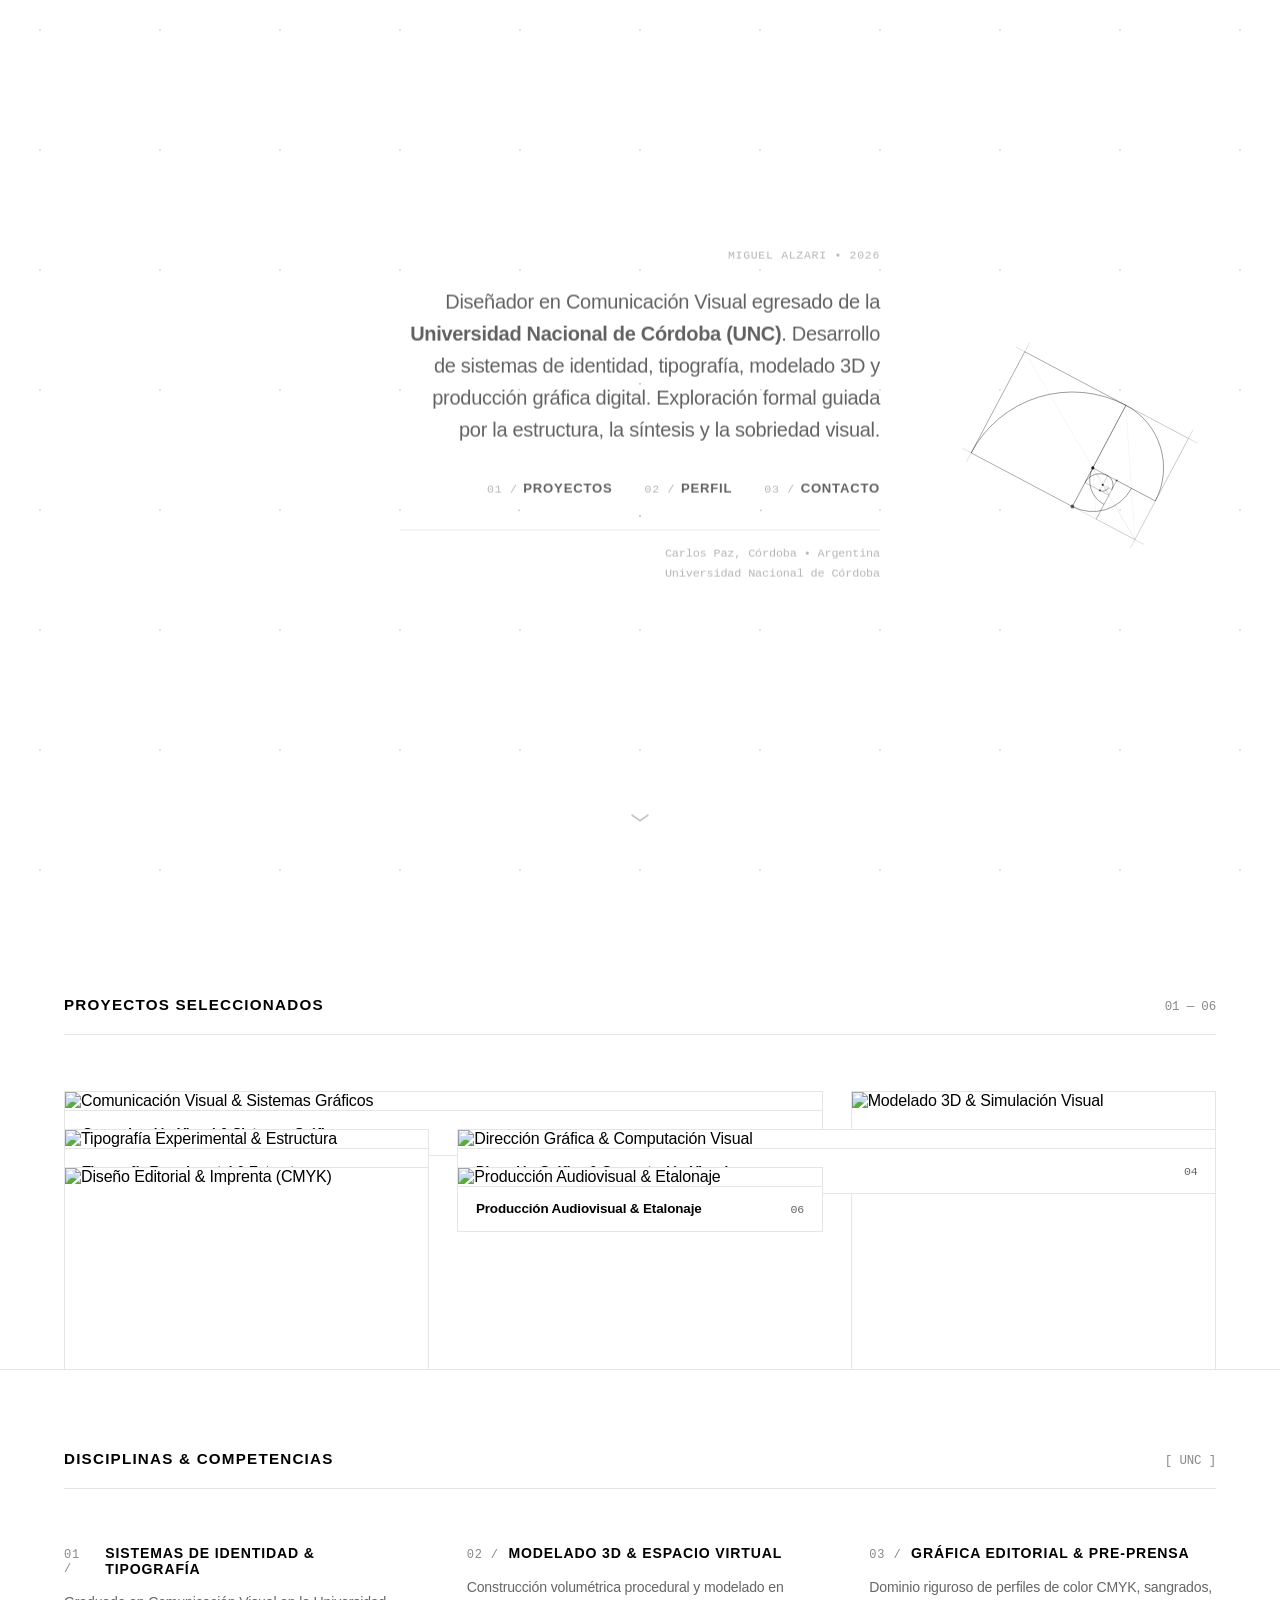
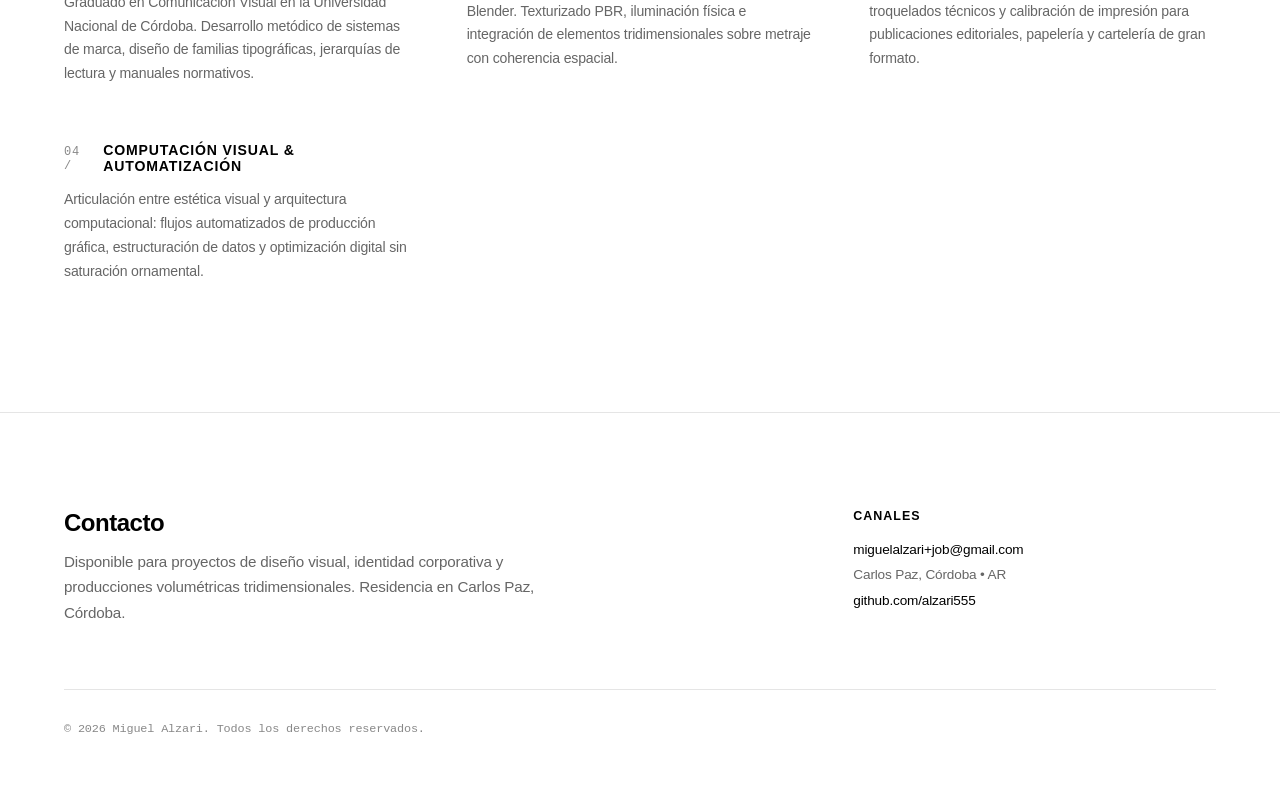
==== index.html @ 5234ff2f "feat: portafolio minimalista de comunicacion visual con canvas interactivo y sveltia cms" ====
<!DOCTYPE html>
<html lang="es">
<head>
  <meta charset="UTF-8">
  <meta name="viewport" content="width=device-width, initial-scale=1.0">
  <title>Miguel Alzari — Comunicación Visual & Diseño</title>
  <meta name="description" content="Portafolio de Miguel Alzari. Comunicación Visual (UNC), sistemas de identidad, tipografía y modelado 3D.">

  <!-- Estilos editoriales -->
  <link rel="stylesheet" href="assets/css/style.css">
</head>
<body>

  <!-- Canvas de fondo: Retícula Áurea Fractal Implícita & Trama Editorial 3D -->
  <canvas id="bg-canvas"></canvas>

  <!-- Hero Section: Parte superior 100% liberada, centrado horizontal, justificado a la derecha -->
  <section class="hero-section" id="hero">
    <div class="hero-container">
      <span class="hero-tag">Miguel Alzari &bull; 2026</span>
      <p class="hero-paragraph">
        Diseñador en Comunicación Visual egresado de la <strong>Universidad Nacional de Córdoba (UNC)</strong>. Desarrollo de sistemas de identidad, tipografía, modelado 3D y producción gráfica digital. Exploración formal guiada por la estructura, la síntesis y la sobriedad visual.
      </p>

      <!-- Navegación integrada debajo del texto central -->
      <nav class="hero-nav" aria-label="Navegación principal">
        <a href="#proyectos" class="hero-nav-link"><span>01 /</span> Proyectos</a>
        <a href="#perfil" class="hero-nav-link"><span>02 /</span> Perfil</a>
        <a href="#contacto" class="hero-nav-link"><span>03 /</span> Contacto</a>
      </nav>

      <div class="hero-meta">
        <span>Carlos Paz, Córdoba &bull; Argentina</span>
        <span>Universidad Nacional de Córdoba</span>
      </div>
    </div>

    <!-- Indicador de desplazamiento: solo flecha en 'v' con ángulo abierto -->
    <a href="#proyectos" class="scroll-indicator" aria-label="Ir a proyectos">
      <svg viewBox="0 0 24 24" fill="none" stroke="currentColor" stroke-width="1.25" stroke-linecap="round" stroke-linejoin="round">
        <polyline points="4 9.5 12 15 20 9.5"></polyline>
      </svg>
    </a>
  </section>

  <!-- Galería de Proyectos: Catálogo Masonry conectado a data/proyectos.json -->
  <main>
    <section class="gallery-section" id="proyectos">
      <div class="section-header">
        <h2 class="section-title">Proyectos Seleccionados</h2>
        <span class="section-count" id="project-count">01 &mdash; 06</span>
      </div>

      <!-- Contenedor dinámico de la grilla -->
      <div id="gallery-container" class="portfolio-grid">
        <!-- Los ítems se inyectan dinámicamente desde data/proyectos.json -->
      </div>
    </section>

    <!-- Resumen Editorial de Perfil & Disciplinas -->
    <section class="profile-section" id="perfil">
      <div class="section-header">
        <h2 class="section-title">Disciplinas & Competencias</h2>
        <span class="section-count">[ UNC ]</span>
      </div>

      <div class="competencies-grid">
        <div class="competency-item">
          <h3><span>01 /</span> Sistemas de Identidad & Tipografía</h3>
          <p>
            Graduado en Comunicación Visual en la Universidad Nacional de Córdoba. Desarrollo metódico de sistemas de marca, diseño de familias tipográficas, jerarquías de lectura y manuales normativos.
          </p>
        </div>

        <div class="competency-item">
          <h3><span>02 /</span> Modelado 3D & Espacio Virtual</h3>
          <p>
            Construcción volumétrica procedural y modelado en Blender. Texturizado PBR, iluminación física e integración de elementos tridimensionales sobre metraje con coherencia espacial.
          </p>
        </div>

        <div class="competency-item">
          <h3><span>03 /</span> Gráfica Editorial & Pre-Prensa</h3>
          <p>
            Dominio riguroso de perfiles de color CMYK, sangrados, troquelados técnicos y calibración de impresión para publicaciones editoriales, papelería y cartelería de gran formato.
          </p>
        </div>

        <div class="competency-item">
          <h3><span>04 /</span> Computación Visual & Automatización</h3>
          <p>
            Articulación entre estética visual y arquitectura computacional: flujos automatizados de producción gráfica, estructuración de datos y optimización digital sin saturación ornamental.
          </p>
        </div>
      </div>
    </section>
  </main>

  <!-- Modal de Detalle de Proyecto -->
  <dialog id="project-modal" class="project-modal">
    <div class="modal-inner">
      <div class="modal-header-bar">
        <span class="modal-header-title" id="modal-format">PROYECTO SELECCIONADO</span>
        <button id="close-modal" class="close-btn" aria-label="Cerrar modal">&times;</button>
      </div>
      <div class="modal-grid">
        <div class="modal-image-col" id="modal-images">
          <!-- Imágenes inyectadas dinámicamente -->
        </div>
        <div class="modal-text-col">
          <h2 id="modal-title" class="modal-title"></h2>
          <p id="modal-desc" class="modal-desc"></p>
          <div class="modal-specs">
            <span>PROYECTO &bull; MIGUEL ALZARI</span>
            <span>UNIVERSIDAD NACIONAL DE CÓRDOBA</span>
          </div>
        </div>
      </div>
    </div>
  </dialog>

  <!-- Pie de página / Contacto -->
  <footer class="site-footer" id="contacto">
    <div class="footer-content">
      <div class="footer-main">
        <h2>Contacto</h2>
        <p>
          Disponible para proyectos de diseño visual, identidad corporativa y producciones volumétricas tridimensionales. Residencia en Carlos Paz, Córdoba.
        </p>
      </div>
      <div class="footer-col">
        <h3>Canales</h3>
        <ul>
          <li><a href="mailto:miguelalzari+job@gmail.com">miguelalzari+job@gmail.com</a></li>
          <li><span>Carlos Paz, Córdoba &bull; AR</span></li>
          <li><a href="https://github.com/alzari555" target="_blank" rel="noopener">github.com/alzari555</a></li>
        </ul>
      </div>
    </div>
    <div class="footer-bottom">
      <p>&copy; 2026 Miguel Alzari. Todos los derechos reservados.</p>
    </div>
  </footer>

  <!-- Scripts -->
  <script src="assets/js/canvas-fx.js"></script>
  <script src="assets/js/gallery.js"></script>
</body>
</html>
---- assets/css/style.css ----
/* ==========================================================================
   PORTAFOLIO EDITORIAL DE DISEÑO GRÁFICO — MIGUEL ALZARI
   Estética: Escuela Suiza / Modernismo Gráfico
   Blanco absoluto (#ffffff), Negro nítido (#000000), Espacio negativo
   Parte superior liberada, navegación orbital bajo el texto central
   ========================================================================== */

:root {
  --bg-color: #ffffff;
  --text-color: #000000;
  --text-muted: #666666;
  --text-subtle: #888888;
  --border-color: #e5e5e5;
  --border-hairline: #dcdcdc;
  --border-dark: #000000;
  --font-sans: "Helvetica Neue", Helvetica, Arial, "Nimbus Sans L", sans-serif;
  --font-mono: "Space Mono", "SF Mono", "JetBrains Mono", Consolas, Menlo, monospace;
  --grid-gap: 28px;
  --row-height: 10px;
}

*, *::before, *::after {
  box-sizing: border-box;
  margin: 0;
  padding: 0;
}

html {
  scroll-behavior: smooth;
  background-color: var(--bg-color);
  color: var(--text-color);
  font-family: var(--font-sans);
  -webkit-font-smoothing: antialiased;
  -moz-osx-font-smoothing: grayscale;
}

body {
  min-height: 100vh;
  background-color: var(--bg-color);
  color: var(--text-color);
  overflow-x: hidden;
  position: relative;
  letter-spacing: -0.01em;
}

/* Enlaces */
a {
  color: inherit;
  text-decoration: none;
  transition: opacity 0.15s ease;
}

a:hover {
  opacity: 0.55;
}

/* ==========================================================================
   CANVAS DE FONDO (RETÍCULA ÁUREA IMPLÍCITA & TRAMA EDITORIAL)
   ========================================================================== */
#bg-canvas {
  position: fixed;
  top: 0;
  left: 0;
  width: 100vw;
  height: 100vh;
  z-index: 1;
  pointer-events: none;
  background: transparent;
  transition: opacity 0.3s ease;
}

/* ==========================================================================
   HERO SECTION — PARTE SUPERIOR LIBERADA, CENTRADO HORIZONTAL
   TEXTO JUSTIFICADO A LA DERECHA CON NAVEGACIÓN INTEGRADA
   ========================================================================== */
.hero-section {
  position: relative;
  z-index: 10;
  min-height: 100vh;
  min-height: 100svh;
  display: flex;
  flex-direction: column;
  justify-content: center;
  align-items: center;
  padding: 4rem 2.5rem;
  will-change: opacity, transform;
}

/* Contenedor rigurosamente centrado con alineación a la derecha */
.hero-container {
  width: 100%;
  max-width: 480px;
  margin: 0 auto;
  text-align: right;
  display: flex;
  flex-direction: column;
  align-items: flex-end;
}

.hero-tag {
  font-family: var(--font-mono);
  font-size: 0.72rem;
  font-weight: 500;
  letter-spacing: 0.06em;
  text-transform: uppercase;
  color: var(--text-subtle);
  margin-bottom: 1.5rem;
  display: inline-block;
}

.hero-paragraph {
  font-size: 1.25rem;
  line-height: 1.6;
  color: var(--text-color);
  font-weight: 400;
  letter-spacing: -0.015em;
  text-align: right;
}

.hero-paragraph strong {
  font-weight: 600;
}

/* Navegación situada bajo el texto central */
.hero-nav {
  display: flex;
  flex-wrap: wrap;
  gap: 2rem;
  justify-content: flex-end;
  margin-top: 2.2rem;
  width: 100%;
}

.hero-nav-link {
  font-size: 0.82rem;
  font-weight: 600;
  text-transform: uppercase;
  letter-spacing: 0.06em;
  color: var(--text-color);
  display: inline-flex;
  align-items: baseline;
  gap: 0.35rem;
  position: relative;
  padding-bottom: 2px;
}

.hero-nav-link span {
  font-family: var(--font-mono);
  font-size: 0.72rem;
  color: var(--text-subtle);
  font-weight: 400;
}

.hero-nav-link::after {
  content: '';
  position: absolute;
  bottom: 0;
  left: 0;
  width: 0%;
  height: 1px;
  background-color: var(--text-color);
  transition: width 0.2s ease;
}

.hero-nav-link:hover::after {
  width: 100%;
}

.hero-meta {
  margin-top: 2rem;
  display: flex;
  flex-direction: column;
  align-items: flex-end;
  gap: 0.35rem;
  font-size: 0.74rem;
  color: var(--text-subtle);
  font-family: var(--font-mono);
  border-top: 1px solid var(--border-hairline);
  padding-top: 1rem;
  width: 100%;
}

/* Indicador de desplazamiento: flecha en V abierta */
.scroll-indicator {
  position: absolute;
  bottom: 2.2rem;
  display: flex;
  align-items: center;
  justify-content: center;
  cursor: pointer;
  animation: pulseScroll 2.4s ease-in-out infinite;
  opacity: 0.55;
  transition: opacity 0.2s ease;
}

.scroll-indicator:hover {
  opacity: 1;
}

.scroll-indicator svg {
  width: 24px;
  height: 24px;
  stroke: var(--text-color);
  display: block;
}

@keyframes pulseScroll {
  0%, 100% { transform: translateY(0); opacity: 0.4; }
  50% { transform: translateY(5px); opacity: 0.9; }
}

/* ==========================================================================
   SECCIÓN DE GALERÍA — MASONRY Y CATÁLOGO DE DISEÑO
   ========================================================================== */
.gallery-section {
  position: relative;
  z-index: 20;
  background-color: var(--bg-color);
  padding: 6rem 4rem 8rem;
  max-width: 1520px;
  margin: 0 auto;
}

.section-header {
  margin-bottom: 3.5rem;
  display: flex;
  justify-content: space-between;
  align-items: baseline;
  border-bottom: 1px solid var(--border-color);
  padding-bottom: 1.25rem;
}

.section-title {
  font-size: 0.95rem;
  font-weight: 700;
  letter-spacing: 0.08em;
  text-transform: uppercase;
}

.section-count {
  font-family: var(--font-mono);
  font-size: 0.78rem;
  color: var(--text-subtle);
}

/* Grilla Masonry exacta de emebe-pagina */
.portfolio-grid {
  display: grid;
  grid-template-columns: repeat(auto-fill, minmax(340px, 1fr));
  grid-auto-rows: var(--row-height);
  grid-auto-flow: dense;
  gap: var(--grid-gap);
  margin-bottom: 4rem;
}

/* Tarjetas individuales de catálogo */
.grid-item {
  position: relative;
  overflow: hidden;
  cursor: pointer;
  background-color: #ffffff;
  height: max-content;
  border: 1px solid var(--border-color);
  transition: border-color 0.25s ease;
  opacity: 0;
  animation: fadeInItem 0.7s ease forwards;
}

@keyframes fadeInItem {
  from {
    opacity: 0;
    transform: translateY(16px);
  }
  to {
    opacity: 1;
    transform: translateY(0);
  }
}

.grid-item:hover {
  border-color: var(--border-dark);
}

.grid-item .image-wrapper {
  position: relative;
  width: 100%;
  height: 100%;
  overflow: hidden;
  background-color: #ffffff;
}

.grid-item img {
  width: 100%;
  height: 100%;
  display: block;
  object-fit: cover;
  transition: transform 0.6s cubic-bezier(0.16, 1, 0.3, 1);
}

.grid-item:hover img {
  transform: scale(1.025);
}

/* Formatos de expansión */
.format-square {
  grid-column: span 1;
}

.format-square .image-wrapper {
  aspect-ratio: 1 / 1;
}

.format-portrait {
  grid-column: span 1;
}

.format-landscape {
  grid-column: span 2;
}

/* Pie editorial de cada proyecto */
.grid-item .item-meta-bar {
  padding: 0.9rem 1.1rem;
  background: #ffffff;
  border-top: 1px solid var(--border-color);
  display: flex;
  justify-content: space-between;
  align-items: baseline;
  transition: background-color 0.2s ease, color 0.2s ease;
}

.grid-item:hover .item-meta-bar {
  background-color: var(--text-color);
  color: #ffffff;
}

.item-meta-title {
  font-size: 0.84rem;
  font-weight: 600;
  letter-spacing: -0.01em;
}

.item-meta-index {
  font-family: var(--font-mono);
  font-size: 0.72rem;
  opacity: 0.6;
}

.grid-item:hover .item-meta-index {
  opacity: 0.85;
}

/* ==========================================================================
   MODAL DE DETALLE DEL PROYECTO
   ========================================================================== */
.project-modal {
  margin: auto;
  border: 1px solid var(--border-dark);
  background: #ffffff;
  color: var(--text-color);
  max-width: 1020px;
  width: 92vw;
  max-height: 90vh;
  padding: 0;
  box-shadow: 0 40px 100px rgba(0, 0, 0, 0.15);
  overflow: hidden;
  opacity: 0;
  transform: scale(0.98);
  transition: opacity 0.25s ease, transform 0.25s ease;
}

.project-modal[open] {
  opacity: 1;
  transform: scale(1);
}

.project-modal::backdrop {
  background: rgba(255, 255, 255, 0.9);
  backdrop-filter: blur(5px);
}

.modal-inner {
  display: flex;
  flex-direction: column;
  max-height: 90vh;
  overflow-y: auto;
}

.modal-header-bar {
  display: flex;
  justify-content: space-between;
  align-items: center;
  padding: 1.4rem 2.5rem;
  border-bottom: 1px solid var(--border-color);
  position: sticky;
  top: 0;
  background: #ffffff;
  z-index: 5;
}

.modal-header-title {
  font-size: 0.78rem;
  font-family: var(--font-mono);
  text-transform: uppercase;
  letter-spacing: 0.08em;
  color: var(--text-subtle);
}

.close-btn {
  background: transparent;
  border: 1px solid var(--border-color);
  color: var(--text-color);
  width: 32px;
  height: 32px;
  border-radius: 50%;
  display: flex;
  align-items: center;
  justify-content: center;
  cursor: pointer;
  font-size: 1.1rem;
  transition: all 0.15s ease;
}

.close-btn:hover {
  background: var(--text-color);
  color: #ffffff;
  border-color: var(--text-color);
}

.modal-grid {
  display: grid;
  grid-template-columns: 1.3fr 1fr;
  gap: 3rem;
  padding: 3rem 2.5rem;
}

.modal-image-col {
  display: flex;
  flex-direction: column;
  gap: 2rem;
}

.modal-image-col img {
  width: 100%;
  height: auto;
  display: block;
  border: 1px solid var(--border-color);
}

.modal-text-col {
  display: flex;
  flex-direction: column;
  gap: 1.5rem;
}

.modal-title {
  font-size: 1.7rem;
  font-weight: 700;
  letter-spacing: -0.025em;
  line-height: 1.2;
}

.modal-desc {
  font-size: 0.95rem;
  line-height: 1.75;
  color: #333333;
}

.modal-specs {
  margin-top: auto;
  padding-top: 2rem;
  border-top: 1px solid var(--border-color);
  display: flex;
  flex-direction: column;
  gap: 0.5rem;
  font-size: 0.74rem;
  font-family: var(--font-mono);
  color: var(--text-subtle);
}

/* ==========================================================================
   SECCIÓN DE PERFIL Y COMPETENCIAS
   ========================================================================== */
.profile-section {
  position: relative;
  z-index: 20;
  background-color: var(--bg-color);
  padding: 5rem 4rem 8rem;
  max-width: 1520px;
  margin: 0 auto;
  border-top: 1px solid var(--border-color);
}

.competencies-grid {
  display: grid;
  grid-template-columns: repeat(auto-fit, minmax(280px, 1fr));
  gap: 3.5rem;
  margin-top: 2.5rem;
}

.competency-item h3 {
  font-size: 0.88rem;
  font-weight: 700;
  text-transform: uppercase;
  letter-spacing: 0.06em;
  margin-bottom: 0.85rem;
  display: flex;
  align-items: baseline;
  gap: 0.6rem;
}

.competency-item h3 span {
  font-family: var(--font-mono);
  font-size: 0.75rem;
  color: var(--text-subtle);
  font-weight: 400;
}

.competency-item p {
  font-size: 0.88rem;
  line-height: 1.7;
  color: var(--text-muted);
}

/* ==========================================================================
   PIE DE PÁGINA / CONTACTO (SIN SECCIÓN DE NAVEGACIÓN REDUNDANTE)
   ========================================================================== */
.site-footer {
  position: relative;
  z-index: 20;
  background-color: var(--bg-color);
  border-top: 1px solid var(--border-color);
  padding: 6rem 4rem 4rem;
  max-width: 1520px;
  margin: 0 auto;
}

.footer-content {
  display: grid;
  grid-template-columns: 2fr 1fr;
  gap: 4rem;
  margin-bottom: 4rem;
}

.footer-main h2 {
  font-size: 1.5rem;
  font-weight: 700;
  letter-spacing: -0.02em;
  margin-bottom: 0.8rem;
}

.footer-main p {
  font-size: 0.95rem;
  color: var(--text-muted);
  max-width: 480px;
  line-height: 1.65;
}

.footer-col h3 {
  font-size: 0.78rem;
  font-weight: 700;
  text-transform: uppercase;
  letter-spacing: 0.08em;
  margin-bottom: 1.2rem;
}

.footer-col ul {
  list-style: none;
  display: flex;
  flex-direction: column;
  gap: 0.65rem;
  font-size: 0.85rem;
  color: var(--text-muted);
}

.footer-col a {
  color: var(--text-color);
}

.footer-bottom {
  display: flex;
  justify-content: space-between;
  align-items: center;
  font-size: 0.74rem;
  color: var(--text-subtle);
  border-top: 1px solid var(--border-color);
  padding-top: 2rem;
  font-family: var(--font-mono);
}

/* ==========================================================================
   RESPONSIVIDAD Y DISPOSITIVOS MÓVILES
   ========================================================================== */
@media (max-width: 860px) {
  .modal-grid {
    grid-template-columns: 1fr;
    gap: 2rem;
    padding: 2rem 1.5rem;
  }
}

@media (max-width: 768px) {
  .hero-section {
    padding: 4.5rem 1.5rem 3.5rem;
    justify-content: center;
  }

  .hero-container {
    max-width: 100%;
  }

  .hero-paragraph {
    font-size: 1.15rem;
    line-height: 1.55;
  }

  .hero-nav {
    gap: 1.25rem;
    margin-top: 1.75rem;
  }

  .hero-nav-link {
    font-size: 0.78rem;
  }

  .hero-meta {
    margin-top: 1.5rem;
    font-size: 0.7rem;
  }

  .scroll-indicator {
    bottom: 1.5rem;
  }

  .gallery-section, .profile-section, .site-footer {
    padding-left: 1.5rem;
    padding-right: 1.5rem;
  }

  .portfolio-grid {
    grid-template-columns: 1fr;
    gap: 20px;
  }

  .format-square,
  .format-portrait,
  .format-landscape {
    grid-column: span 1;
  }

  .footer-content {
    grid-template-columns: 1fr;
    gap: 2.5rem;
  }

  .footer-bottom {
    flex-direction: column;
    gap: 1rem;
    align-items: flex-start;
  }
}
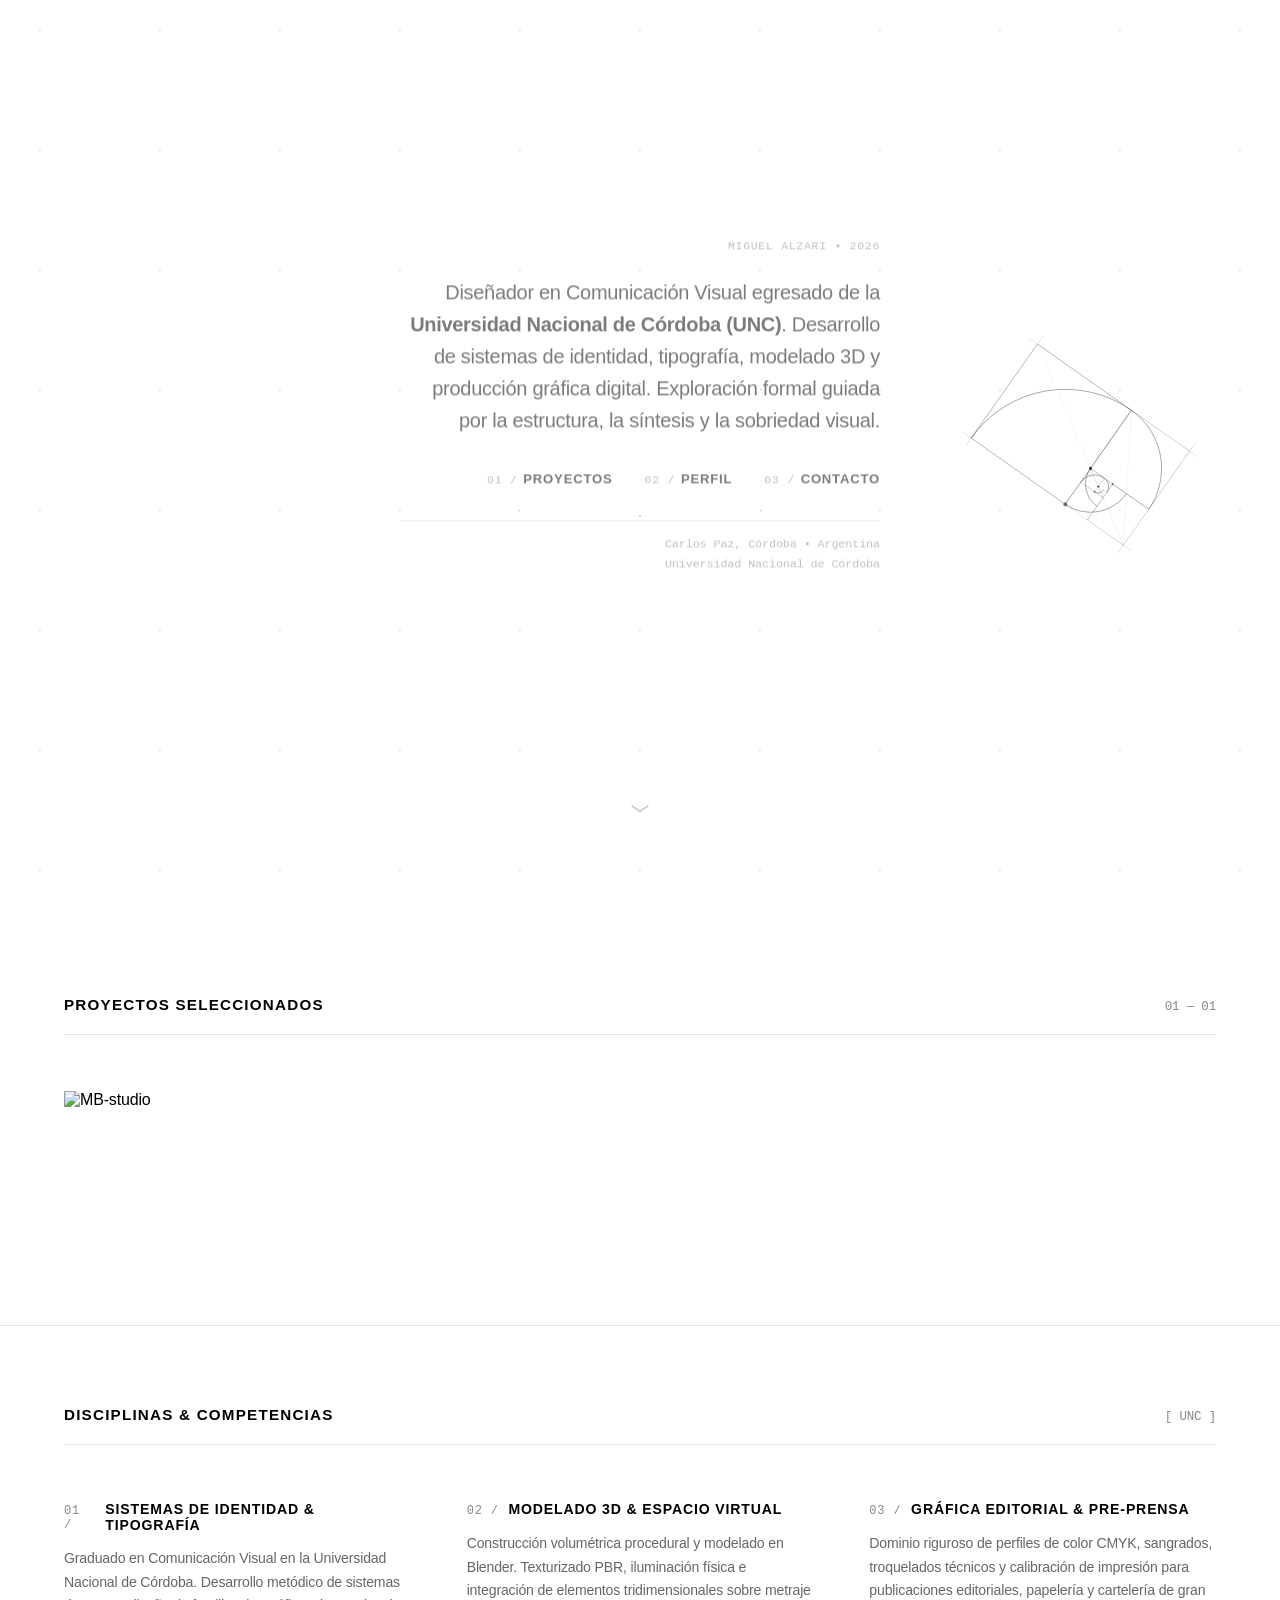
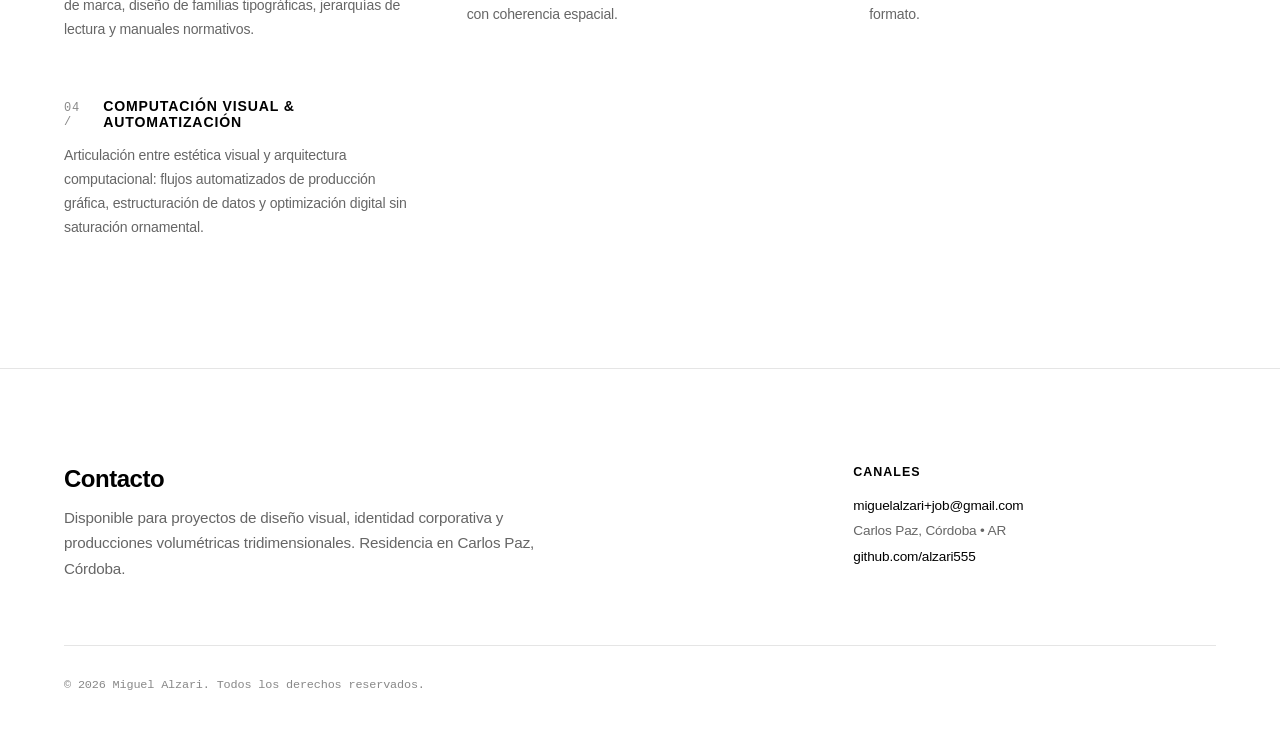
==== commit 639f84fc: "feat: favicon minimalista de punto negro sobre fondo blanco (SVG, PNG e ICO)" ====
--- a/index.html
+++ b/index.html
@@ -5,6 +5,11 @@
   <meta name="viewport" content="width=device-width, initial-scale=1.0">
   <title>Miguel Alzari — Comunicación Visual & Diseño</title>
   <meta name="description" content="Portafolio de Miguel Alzari. Comunicación Visual (UNC), sistemas de identidad, tipografía y modelado 3D.">
+
+  <!-- Favicon: Punto negro sobre fondo blanco -->
+  <link rel="icon" type="image/svg+xml" href="assets/favicon.svg">
+  <link rel="icon" type="image/png" sizes="32x32" href="assets/favicon.png">
+  <link rel="apple-touch-icon" href="assets/favicon.png">
 
   <!-- Estilos editoriales -->
   <link rel="stylesheet" href="assets/css/style.css">
--- a/assets/css/style.css
+++ b/assets/css/style.css
@@ -246,30 +246,31 @@
 /* Grilla Masonry exacta de emebe-pagina */
 .portfolio-grid {
   display: grid;
-  grid-template-columns: repeat(auto-fill, minmax(340px, 1fr));
-  grid-auto-rows: var(--row-height);
+  grid-template-columns: repeat(auto-fill, minmax(280px, 1fr));
+  grid-auto-rows: 10px;
+  /* Tamaño micro para cálculo granular de JS */
   grid-auto-flow: dense;
-  gap: var(--grid-gap);
-  margin-bottom: 4rem;
-}
-
-/* Tarjetas individuales de catálogo */
+  gap: 1.5rem;
+  margin-bottom: 6rem;
+}
+
 .grid-item {
   position: relative;
   overflow: hidden;
   cursor: pointer;
-  background-color: #ffffff;
+  background-color: transparent;
+  /* El height automático inicial permite a JS leer la proporción */
   height: max-content;
-  border: 1px solid var(--border-color);
-  transition: border-color 0.25s ease;
+  /* Empieza oculto para ocultar los reajustes asincrónicos de tamaño de JS */
   opacity: 0;
-  animation: fadeInItem 0.7s ease forwards;
-}
-
-@keyframes fadeInItem {
+  /* Efecto fade-in largamente retrasado y suave */
+  animation: fadeInGrid 1.2s ease 0.6s forwards;
+}
+
+@keyframes fadeInGrid {
   from {
     opacity: 0;
-    transform: translateY(16px);
+    transform: translateY(25px);
   }
   to {
     opacity: 1;
@@ -277,16 +278,13 @@
   }
 }
 
-.grid-item:hover {
-  border-color: var(--border-dark);
-}
-
 .grid-item .image-wrapper {
   position: relative;
   width: 100%;
   height: 100%;
+  /* Forzamos full height luego de que JS fije el gridRowEnd de la celda */
   overflow: hidden;
-  background-color: #ffffff;
+  background-color: transparent;
 }
 
 .grid-item img {
@@ -294,14 +292,15 @@
   height: 100%;
   display: block;
   object-fit: cover;
-  transition: transform 0.6s cubic-bezier(0.16, 1, 0.3, 1);
+  /* Recortará mínimamente para rellenar la mini-fila más cercana */
+  transition: transform 0.6s ease;
 }
 
 .grid-item:hover img {
-  transform: scale(1.025);
-}
-
-/* Formatos de expansión */
+  transform: scale(1.05);
+}
+
+/* Configuraciones de Expansión Lateral */
 .format-square {
   grid-column: span 1;
 }
@@ -318,36 +317,161 @@
   grid-column: span 2;
 }
 
-/* Pie editorial de cada proyecto */
-.grid-item .item-meta-bar {
-  padding: 0.9rem 1.1rem;
-  background: #ffffff;
-  border-top: 1px solid var(--border-color);
-  display: flex;
-  justify-content: space-between;
-  align-items: baseline;
-  transition: background-color 0.2s ease, color 0.2s ease;
-}
-
-.grid-item:hover .item-meta-bar {
-  background-color: var(--text-color);
+/* Formas geométricas / orgánicas */
+.quarter-circle-tr {
+  border-top-right-radius: 100%;
+}
+
+.blob-shape {
+  border-radius: 40% 60% 70% 30% / 40% 50% 60% 50%;
+  animation: blobAnim 8s ease-in-out infinite alternate;
+}
+
+@keyframes blobAnim {
+  0% {
+    border-radius: 40% 60% 70% 30% / 40% 50% 60% 50%;
+  }
+  100% {
+    border-radius: 60% 40% 30% 70% / 60% 50% 40% 50%;
+  }
+}
+
+/* En dispositivos móviles, forzamos 1 sola columna independientemente del formato */
+@media (max-width: 650px) {
+  .portfolio-grid {
+    grid-template-columns: 1fr;
+  }
+
+  .format-square,
+  .format-portrait,
+  .format-landscape {
+    grid-column: span 1;
+  }
+}
+
+/* Overlay sobre la imagen en hover (sistema de emebe-pagina con estética suiza) */
+.grid-item .overlay {
+  position: absolute;
+  top: 0;
+  left: 0;
+  width: 100%;
+  height: 100%;
+  background: rgba(0, 0, 0, 0.72);
   color: #ffffff;
-}
-
-.item-meta-title {
-  font-size: 0.84rem;
+  display: flex;
+  flex-direction: column;
+  justify-content: flex-end;
+  padding: 2rem;
+  opacity: 0;
+  z-index: 2;
+  transition: opacity 0.4s ease;
+}
+
+.grid-item:hover .overlay {
+  opacity: 1;
+}
+
+.overlay-badge {
+  font-family: var(--font-mono);
+  font-size: 0.65rem;
+  letter-spacing: 0.16em;
+  text-transform: uppercase;
+  color: #ffffff;
+  background: rgba(255, 255, 255, 0.2);
+  border: 1px solid rgba(255, 255, 255, 0.35);
+  padding: 3px 8px;
+  margin-bottom: 0.6rem;
+  display: inline-block;
+  width: fit-content;
+  backdrop-filter: blur(4px);
+  transform: translateY(20px);
+  transition: transform 0.4s ease;
+}
+
+.grid-item:hover .overlay-badge {
+  transform: translateY(0);
+}
+
+.overlay h3 {
+  font-family: var(--font-sans);
+  color: #ffffff;
+  font-size: 1.4rem;
   font-weight: 600;
-  letter-spacing: -0.01em;
-}
-
-.item-meta-index {
-  font-family: var(--font-mono);
-  font-size: 0.72rem;
-  opacity: 0.6;
-}
-
-.grid-item:hover .item-meta-index {
-  opacity: 0.85;
+  letter-spacing: -0.02em;
+  margin-bottom: 0.5rem;
+  transform: translateY(20px);
+  transition: transform 0.4s ease;
+}
+
+.overlay span {
+  font-family: var(--font-mono);
+  font-size: 0.78rem;
+  text-transform: uppercase;
+  letter-spacing: 0.12em;
+  color: #e0e0e0;
+  display: flex;
+  align-items: center;
+  gap: 0.5rem;
+  transform: translateY(20px);
+  transition: transform 0.4s ease 0.1s;
+}
+
+.grid-item:hover .overlay h3,
+.grid-item:hover .overlay span {
+  transform: translateY(0);
+}
+
+/* Reproductor de Video de Vimeo en Grilla (Background silencioso recortado) */
+.vimeo-wrapper {
+  position: absolute;
+  top: 0;
+  left: 0;
+  width: 100%;
+  height: 100%;
+  overflow: hidden;
+  pointer-events: none;
+  background-color: #000000;
+  z-index: 1;
+}
+
+.vimeo-wrapper iframe {
+  position: absolute;
+  top: 50%;
+  left: 50%;
+  transform: translate(-50%, -50%);
+  border: none;
+  pointer-events: none;
+  /* El dimensionamiento dinámico granular se aplica desde JS para object-fit cover sin bandas negras */
+}
+
+.vimeo-fallback-poster {
+  position: absolute;
+  top: 0;
+  left: 0;
+  width: 100%;
+  height: 100%;
+  object-fit: cover;
+  z-index: 0;
+}
+
+/* Contenedor de Video interactivo con audio en Modal */
+.modal-video-container {
+  position: relative;
+  width: 100%;
+  aspect-ratio: 16 / 9;
+  background-color: #000000;
+  overflow: hidden;
+  border-bottom: 1px solid var(--border-color);
+  margin-bottom: 1.5rem;
+}
+
+.modal-video-container iframe {
+  position: absolute;
+  top: 0;
+  left: 0;
+  width: 100%;
+  height: 100%;
+  border: none;
 }
 
 /* ==========================================================================
@@ -478,6 +602,72 @@
   color: var(--text-subtle);
 }
 
+.item-pdf-tag {
+  font-family: var(--font-mono);
+  font-size: 0.62rem;
+  font-weight: 700;
+  border: 1px solid var(--border-color);
+  padding: 1px 4px;
+  line-height: 1;
+}
+
+.grid-item:hover .item-pdf-tag {
+  border-color: #ffffff;
+  color: #ffffff;
+}
+
+/* Visor de diapositivas PDF en modal */
+.pdf-slides-wrapper {
+  display: flex;
+  flex-direction: column;
+  gap: 2rem;
+  margin-top: 1rem;
+}
+
+.pdf-loading {
+  padding: 1.5rem;
+  border: 1px dashed var(--border-color);
+  text-align: center;
+  font-family: var(--font-mono);
+  font-size: 0.74rem;
+  color: var(--text-subtle);
+  letter-spacing: 0.05em;
+  background: #fafafa;
+}
+
+.slide-item {
+  display: flex;
+  flex-direction: column;
+  gap: 0.5rem;
+}
+
+.slide-caption {
+  font-family: var(--font-mono);
+  font-size: 0.68rem;
+  color: var(--text-subtle);
+  letter-spacing: 0.06em;
+  text-align: right;
+}
+
+.pdf-download-link {
+  font-family: var(--font-mono);
+  font-size: 0.72rem;
+  font-weight: 700;
+  color: var(--text-color);
+  border: 1px solid var(--border-dark);
+  padding: 8px 12px;
+  display: inline-flex;
+  align-items: center;
+  justify-content: space-between;
+  margin-top: 0.8rem;
+  transition: all 0.15s ease;
+}
+
+.pdf-download-link:hover {
+  background: var(--text-color);
+  color: #ffffff;
+}
+
 /* ==========================================================================
    SECCIÓN DE PERFIL Y COMPETENCIAS
    ========================================================================== */
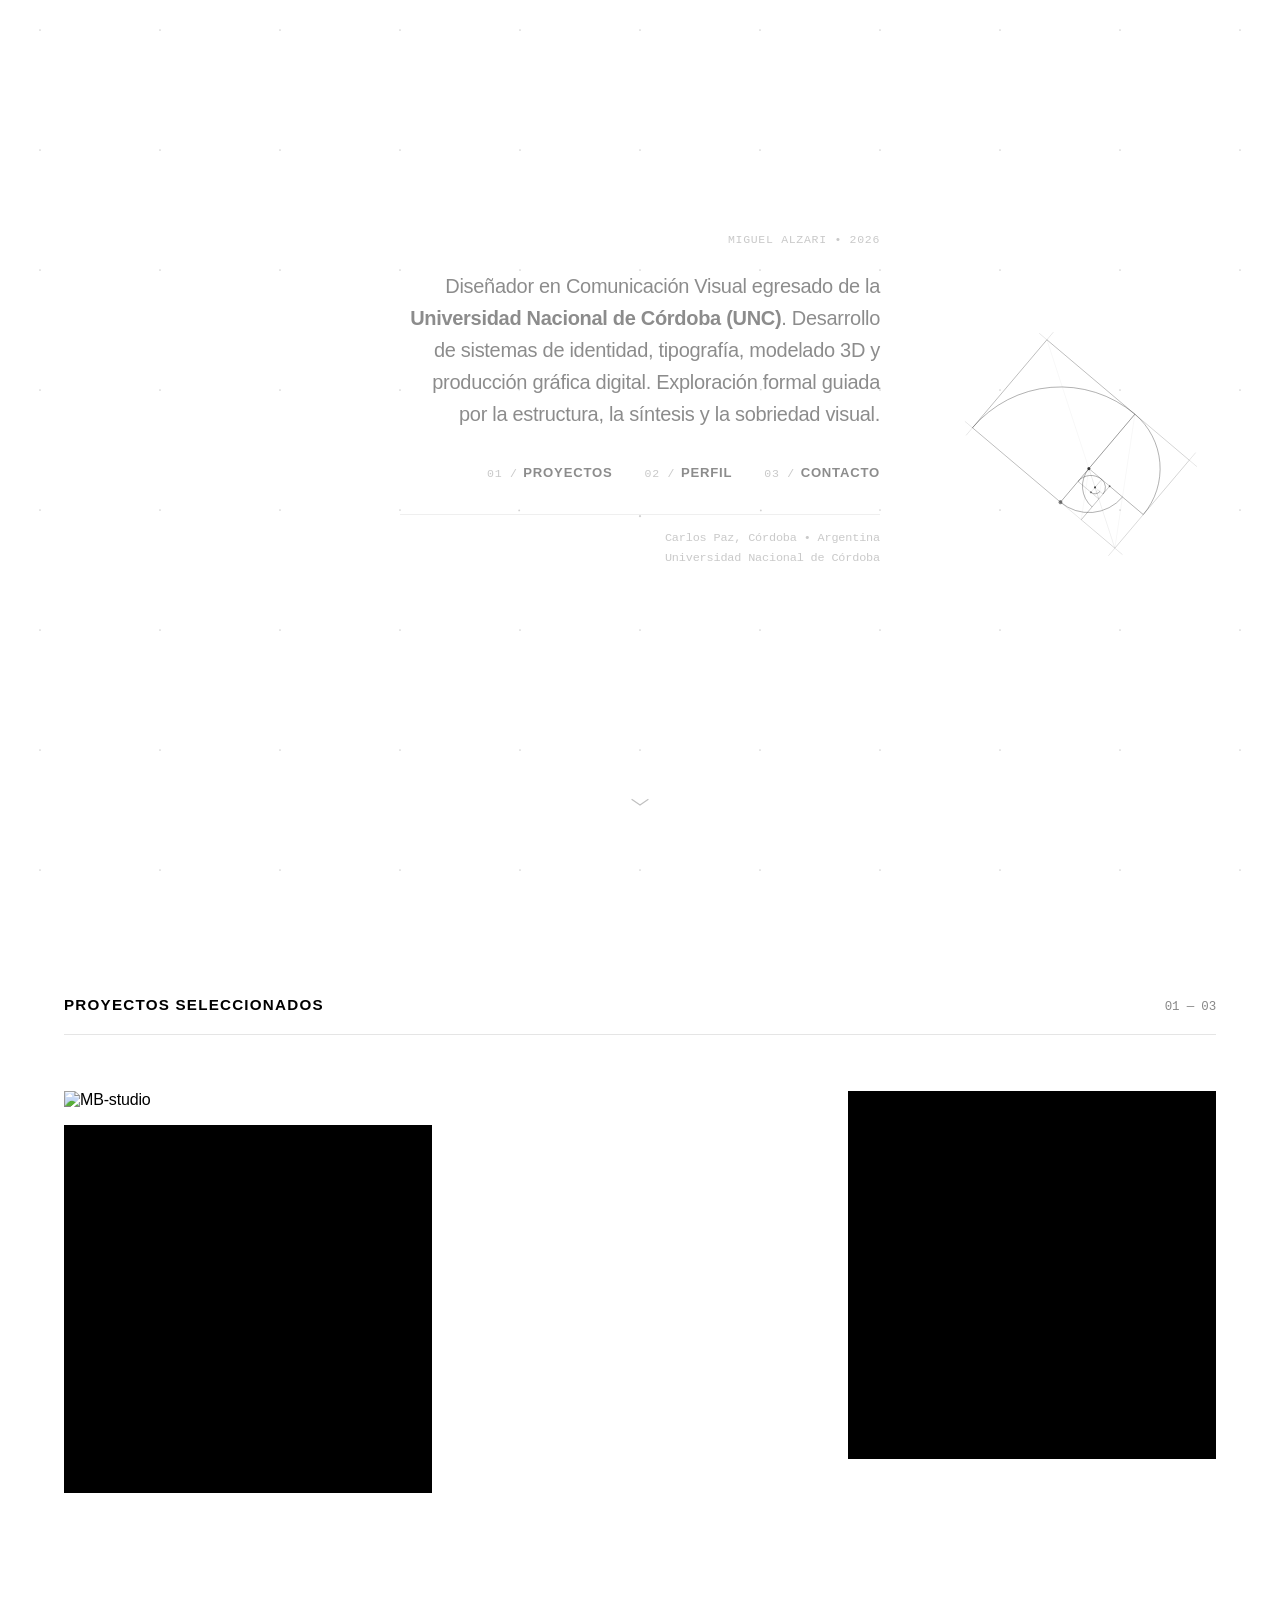
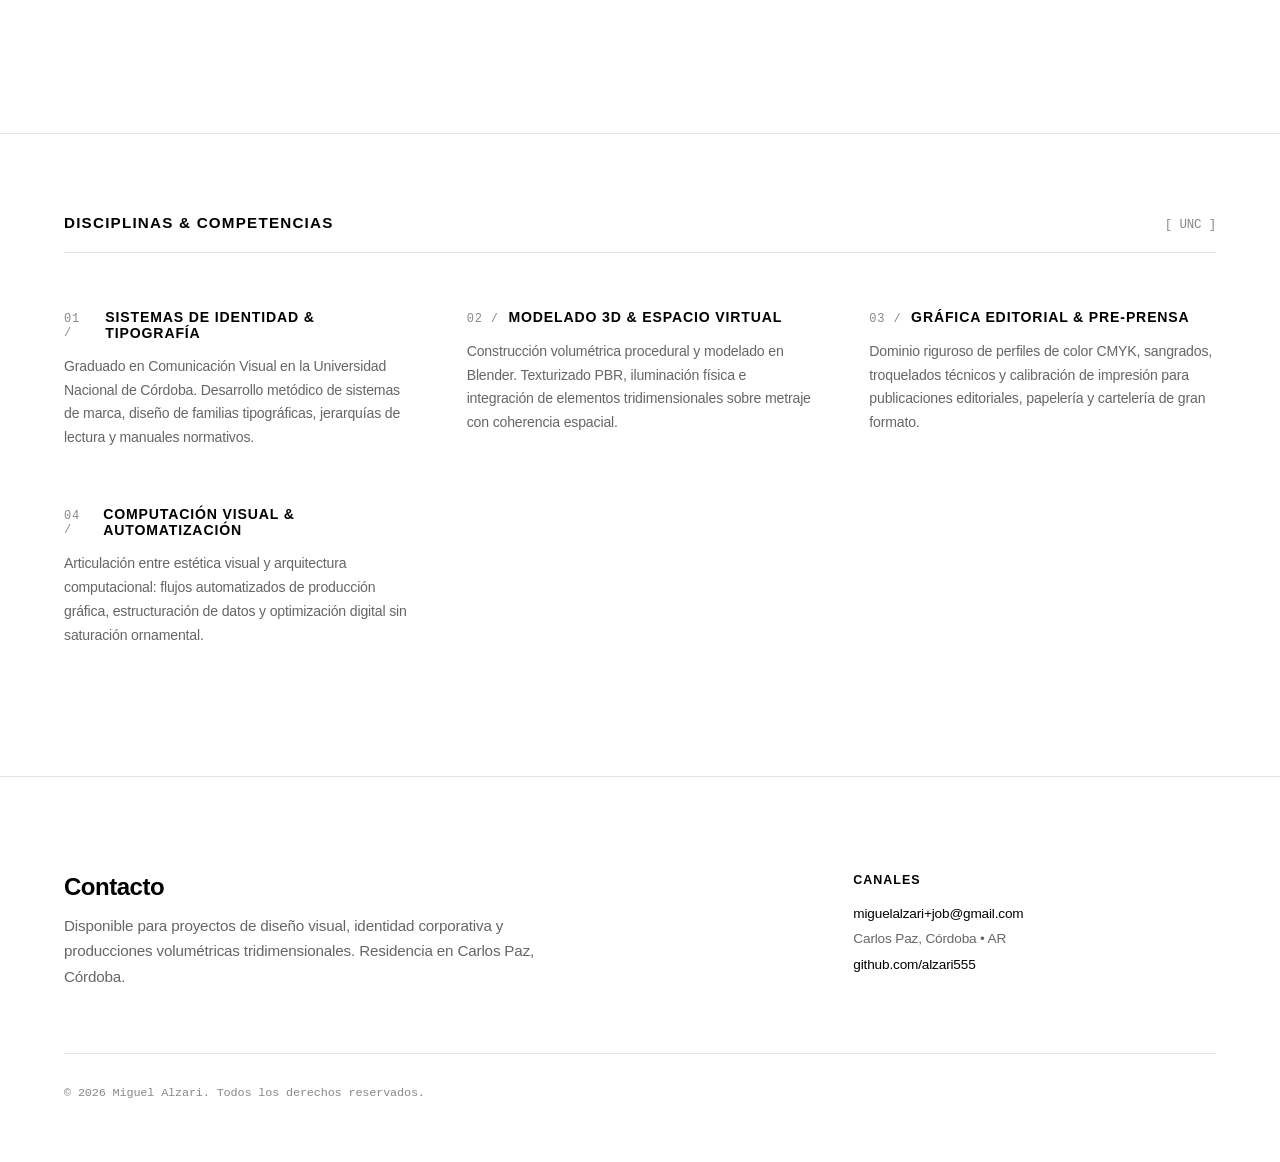
==== commit 807d9517: "fix: eliminar etiqueta de formato en cabecera del modal y reubicar bloque de ficha tecnica arriba de" ====
--- a/index.html
+++ b/index.html
@@ -105,7 +105,6 @@
   <dialog id="project-modal" class="project-modal">
     <div class="modal-inner">
       <div class="modal-header-bar">
-        <span class="modal-header-title" id="modal-format">PROYECTO SELECCIONADO</span>
         <button id="close-modal" class="close-btn" aria-label="Cerrar modal">&times;</button>
       </div>
       <div class="modal-grid">
@@ -114,11 +113,11 @@
         </div>
         <div class="modal-text-col">
           <h2 id="modal-title" class="modal-title"></h2>
-          <p id="modal-desc" class="modal-desc"></p>
           <div class="modal-specs">
             <span>PROYECTO &bull; MIGUEL ALZARI</span>
             <span>UNIVERSIDAD NACIONAL DE CÓRDOBA</span>
           </div>
+          <p id="modal-desc" class="modal-desc"></p>
         </div>
       </div>
     </div>
--- a/assets/css/style.css
+++ b/assets/css/style.css
@@ -472,6 +472,23 @@
   width: 100%;
   height: 100%;
   border: none;
+}
+
+.modal-sub-video-item,
+.modal-sub-image-item {
+  display: flex;
+  flex-direction: column;
+  gap: 0.5rem;
+  width: 100%;
+}
+
+.slide-caption {
+  font-family: var(--font-mono);
+  font-size: 0.72rem;
+  letter-spacing: 0.08em;
+  text-transform: uppercase;
+  color: var(--text-subtle);
+  padding: 0.25rem 0;
 }
 
 /* ==========================================================================
@@ -512,22 +529,14 @@
 
 .modal-header-bar {
   display: flex;
-  justify-content: space-between;
+  justify-content: flex-end;
   align-items: center;
-  padding: 1.4rem 2.5rem;
+  padding: 1.2rem 2.5rem;
   border-bottom: 1px solid var(--border-color);
   position: sticky;
   top: 0;
   background: #ffffff;
   z-index: 5;
-}
-
-.modal-header-title {
-  font-size: 0.78rem;
-  font-family: var(--font-mono);
-  text-transform: uppercase;
-  letter-spacing: 0.08em;
-  color: var(--text-subtle);
 }
 
 .close-btn {
@@ -584,22 +593,23 @@
   line-height: 1.2;
 }
 
+.modal-specs {
+  margin-top: 0;
+  padding: 0.9rem 0;
+  border-top: 1px solid var(--border-color);
+  border-bottom: 1px solid var(--border-color);
+  display: flex;
+  flex-direction: column;
+  gap: 0.45rem;
+  font-size: 0.74rem;
+  font-family: var(--font-mono);
+  color: var(--text-subtle);
+}
+
 .modal-desc {
   font-size: 0.95rem;
   line-height: 1.75;
   color: #333333;
-}
-
-.modal-specs {
-  margin-top: auto;
-  padding-top: 2rem;
-  border-top: 1px solid var(--border-color);
-  display: flex;
-  flex-direction: column;
-  gap: 0.5rem;
-  font-size: 0.74rem;
-  font-family: var(--font-mono);
-  color: var(--text-subtle);
 }
 
 .item-pdf-tag {
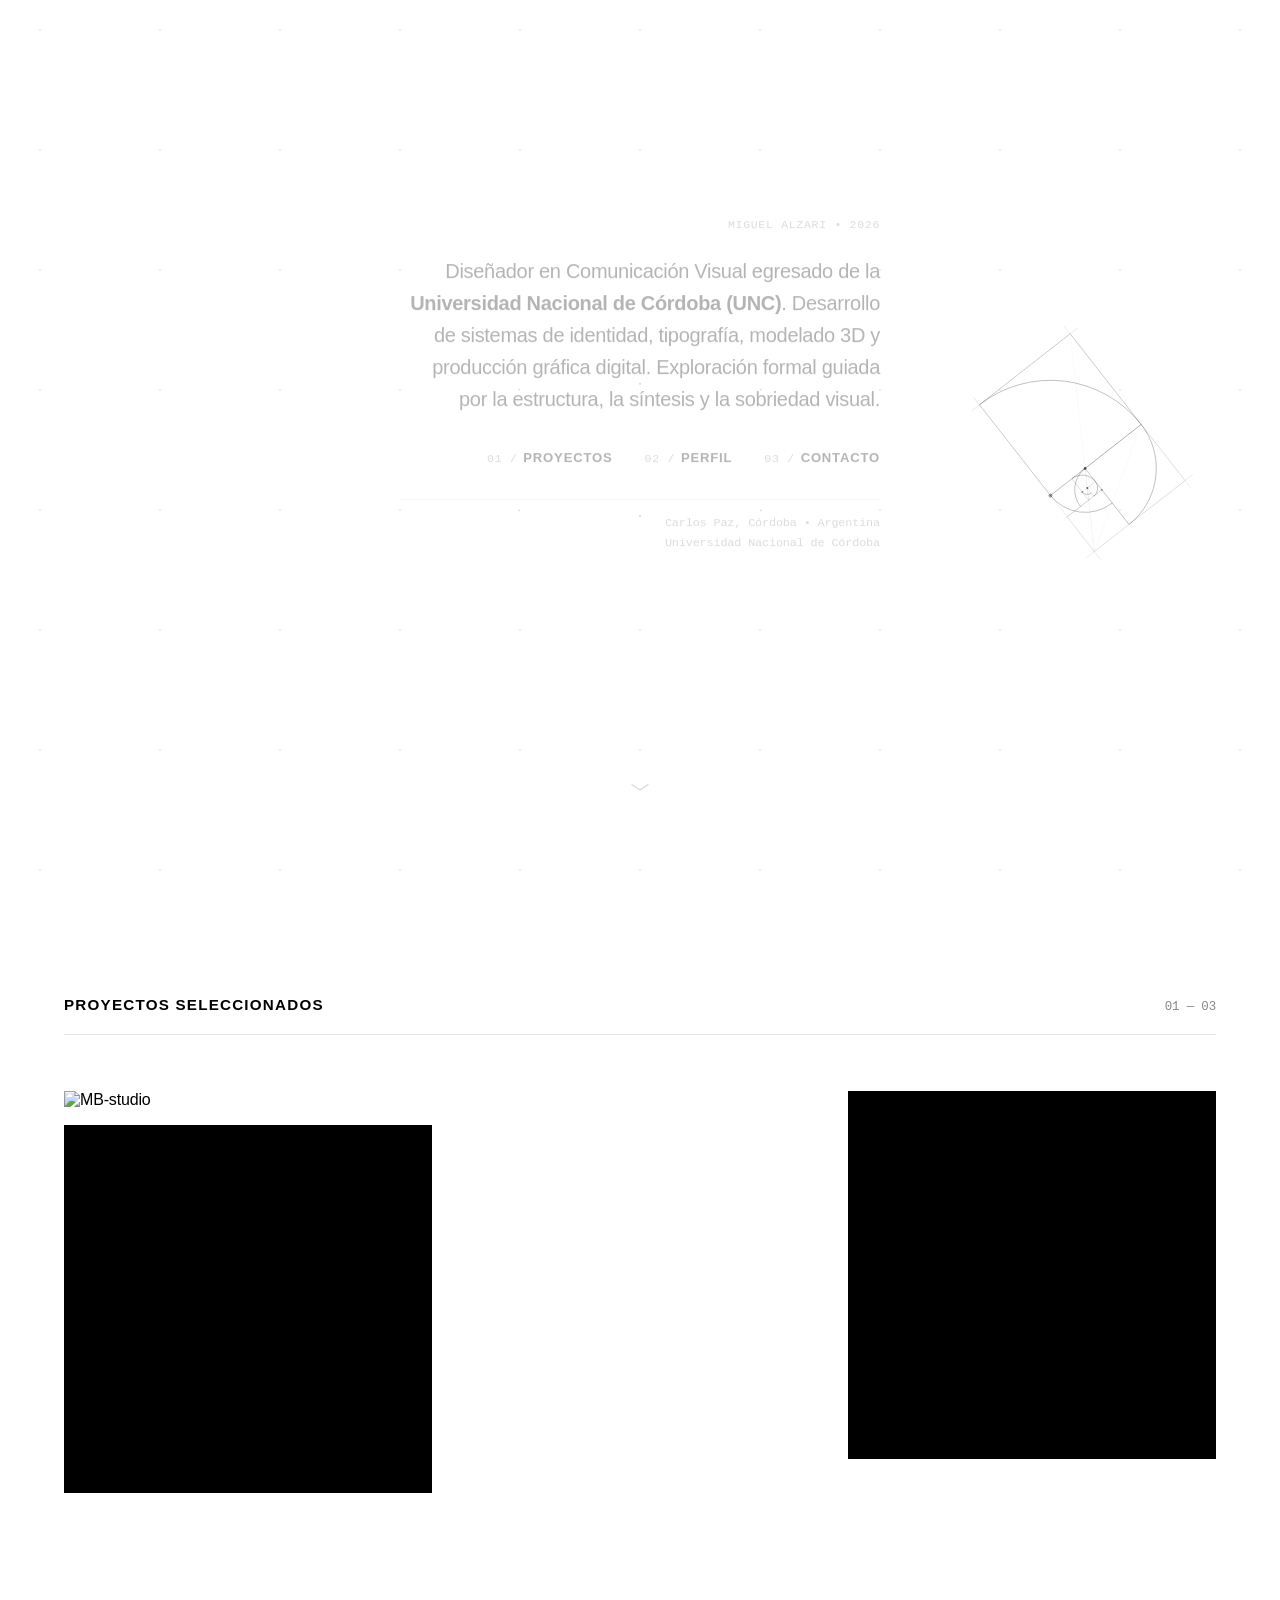
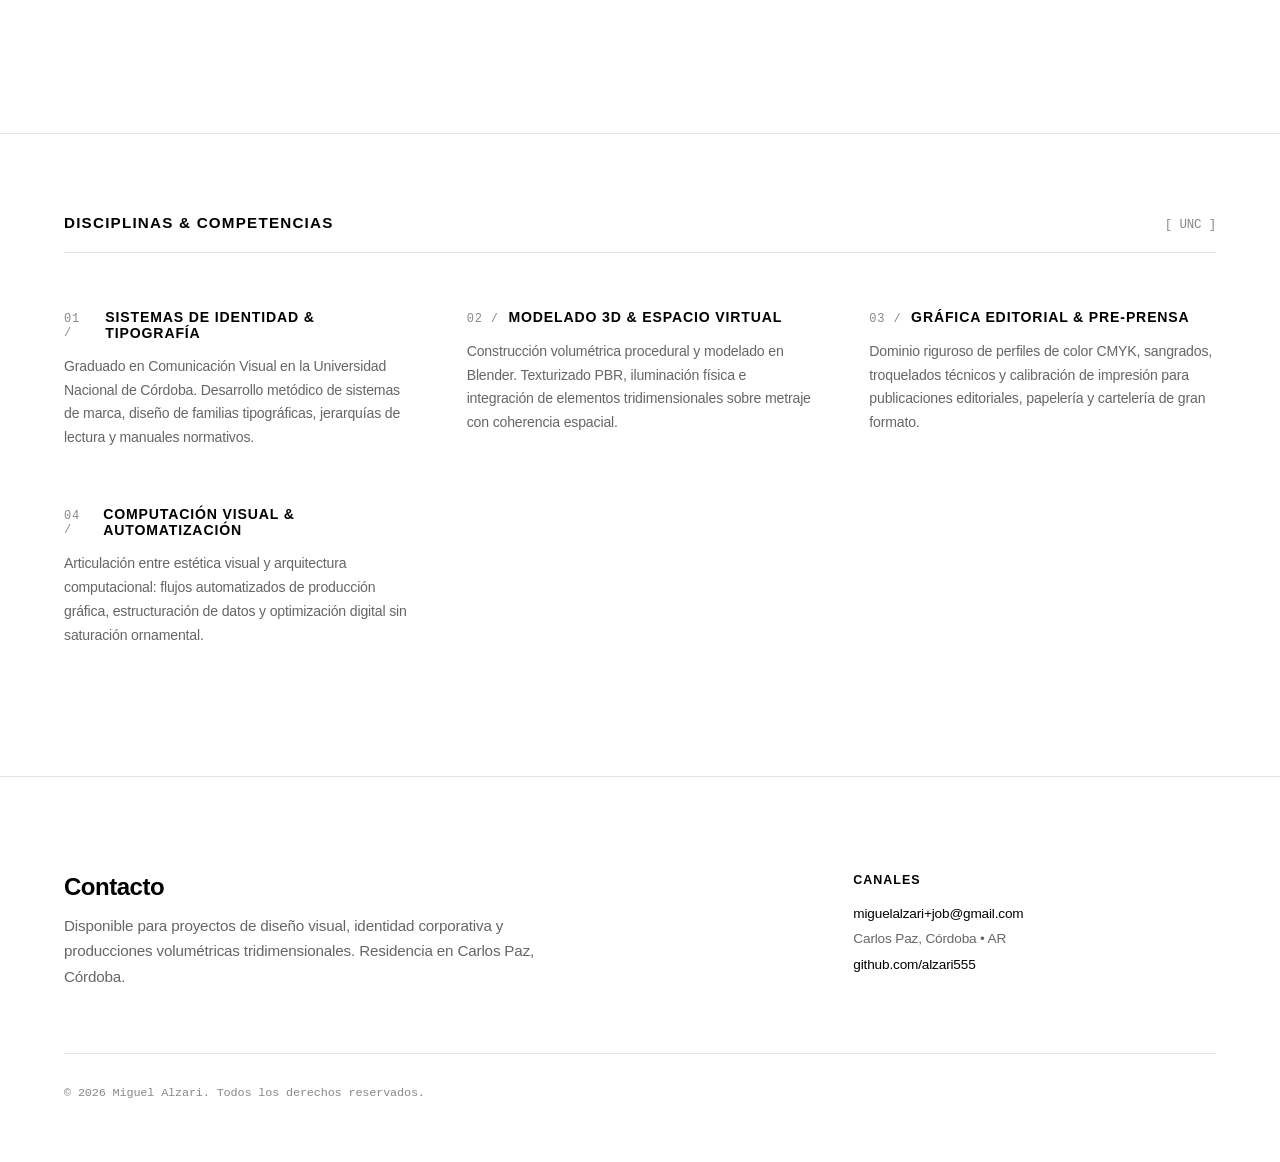
==== commit bbd0d1a2: "fix: eliminar texto redundante de proyecto y universidad en modal" ====
--- a/index.html
+++ b/index.html
@@ -113,10 +113,7 @@
         </div>
         <div class="modal-text-col">
           <h2 id="modal-title" class="modal-title"></h2>
-          <div class="modal-specs">
-            <span>PROYECTO &bull; MIGUEL ALZARI</span>
-            <span>UNIVERSIDAD NACIONAL DE CÓRDOBA</span>
-          </div>
+          <div class="modal-specs"></div>
           <p id="modal-desc" class="modal-desc"></p>
         </div>
       </div>
--- a/assets/css/style.css
+++ b/assets/css/style.css
@@ -531,12 +531,14 @@
   display: flex;
   justify-content: flex-end;
   align-items: center;
-  padding: 1.2rem 2.5rem;
+  height: 60px;
+  padding: 0 2.5rem;
   border-bottom: 1px solid var(--border-color);
   position: sticky;
   top: 0;
   background: #ffffff;
-  z-index: 5;
+  z-index: 10;
+  box-sizing: border-box;
 }
 
 .close-btn {
@@ -565,6 +567,7 @@
   grid-template-columns: 1.3fr 1fr;
   gap: 3rem;
   padding: 3rem 2.5rem;
+  align-items: start;
 }
 
 .modal-image-col {
@@ -584,6 +587,13 @@
   display: flex;
   flex-direction: column;
   gap: 1.5rem;
+  align-self: start;
+  position: sticky;
+  top: calc(60px + 1.5rem);
+  max-height: calc(90vh - 60px - 3rem);
+  overflow-y: auto;
+  scrollbar-width: thin;
+  scrollbar-color: var(--border-color) transparent;
 }
 
 .modal-title {
@@ -595,15 +605,20 @@
 
 .modal-specs {
   margin-top: 0;
-  padding: 0.9rem 0;
-  border-top: 1px solid var(--border-color);
-  border-bottom: 1px solid var(--border-color);
+  padding: 0;
   display: flex;
   flex-direction: column;
   gap: 0.45rem;
   font-size: 0.74rem;
   font-family: var(--font-mono);
   color: var(--text-subtle);
+}
+
+.modal-specs:empty {
+  display: none;
+  padding: 0;
+  margin: 0;
+  border: none;
 }
 
 .modal-desc {
@@ -669,7 +684,7 @@
   display: inline-flex;
   align-items: center;
   justify-content: space-between;
-  margin-top: 0.8rem;
+  margin-top: 0;
   transition: all 0.15s ease;
 }
 
@@ -792,10 +807,23 @@
    RESPONSIVIDAD Y DISPOSITIVOS MÓVILES
    ========================================================================== */
 @media (max-width: 860px) {
+  .modal-header-bar {
+    height: 52px;
+    padding: 0 1.5rem;
+  }
+
   .modal-grid {
     grid-template-columns: 1fr;
     gap: 2rem;
     padding: 2rem 1.5rem;
+    align-items: stretch;
+  }
+
+  .modal-text-col {
+    order: -1;
+    position: static;
+    max-height: none;
+    overflow-y: visible;
   }
 }
 
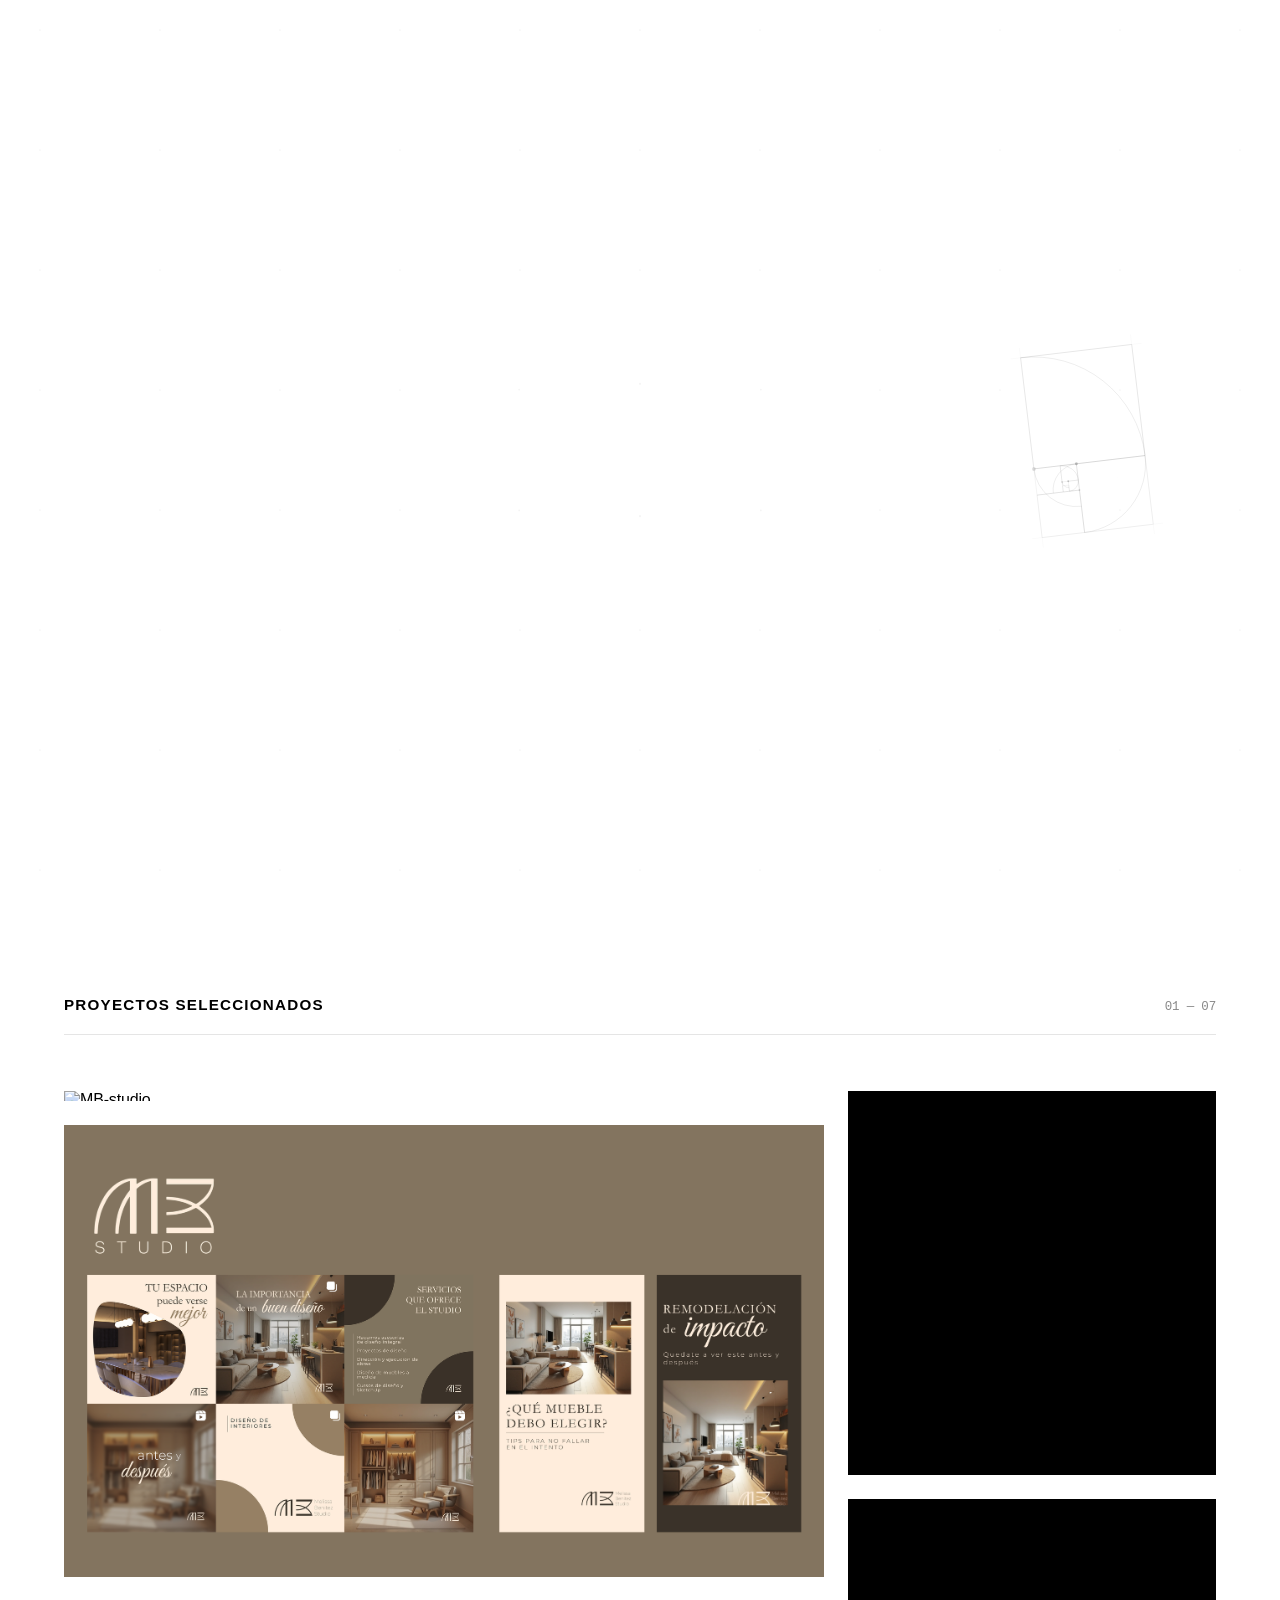
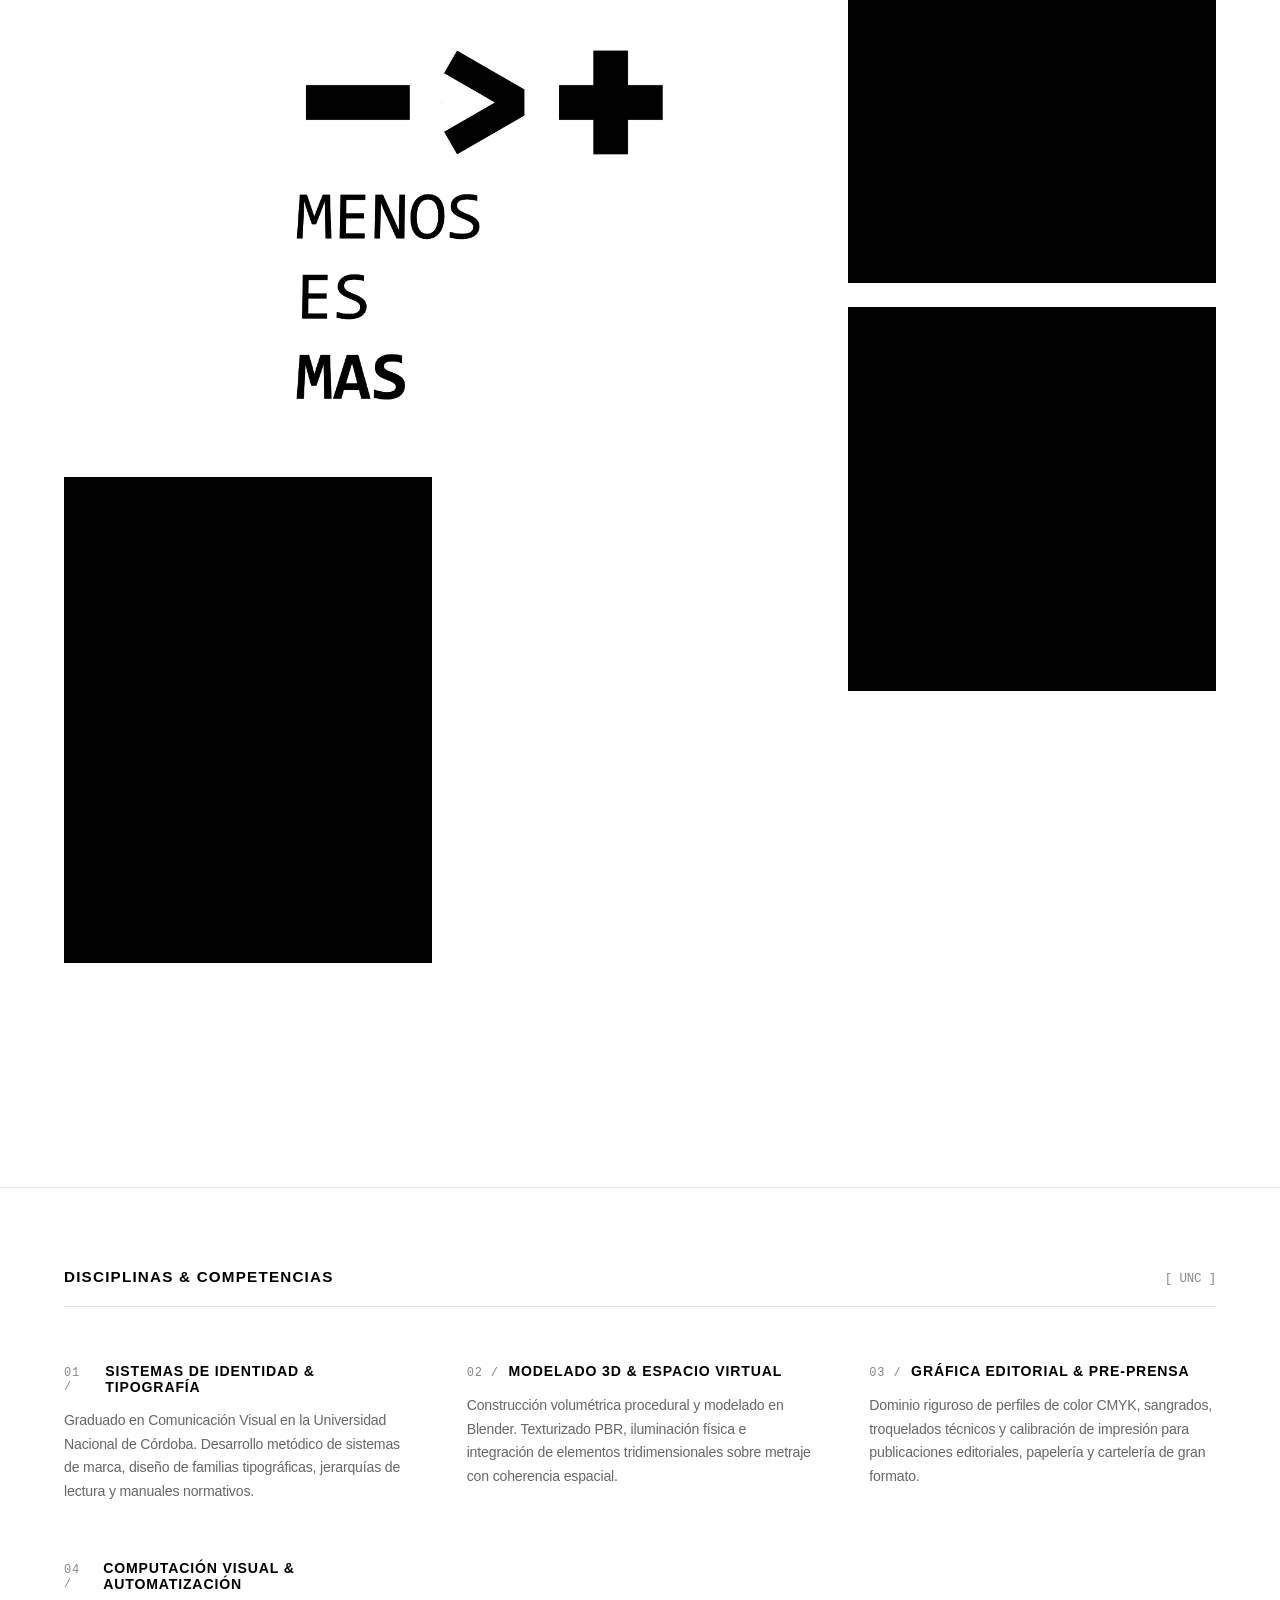
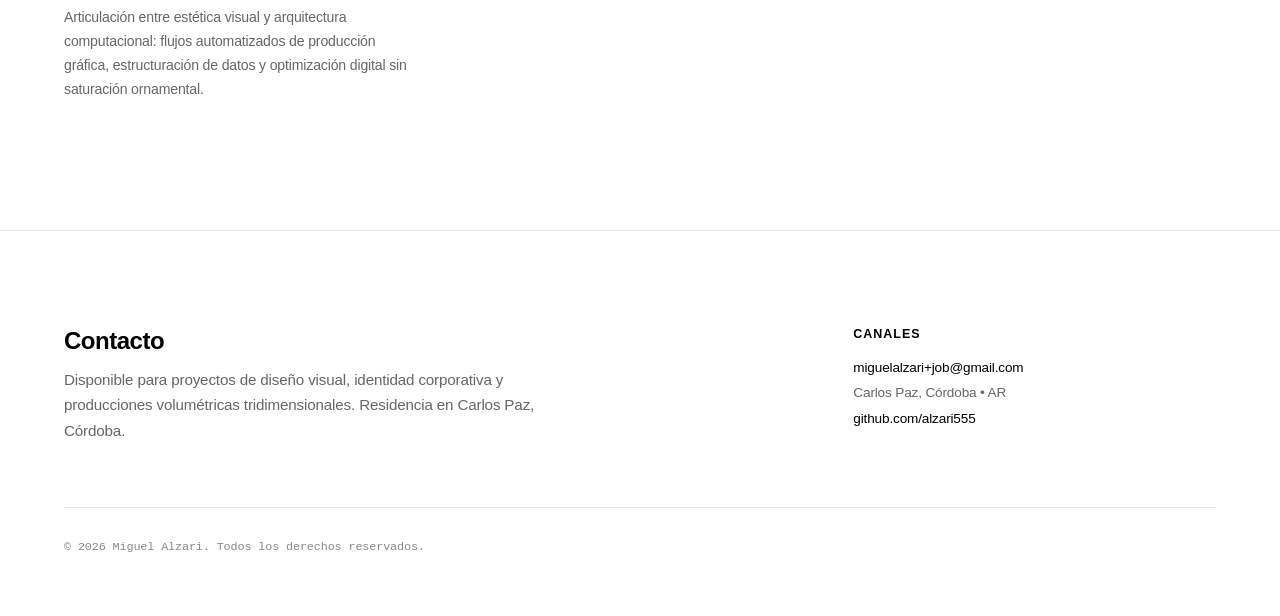
==== commit 5a2519d1: "refactor: adjust layout formatting, update year, and reformat text blocks in index.html" ====
--- a/index.html
+++ b/index.html
@@ -1,10 +1,12 @@
 <!DOCTYPE html>
 <html lang="es">
+
 <head>
   <meta charset="UTF-8">
   <meta name="viewport" content="width=device-width, initial-scale=1.0">
   <title>Miguel Alzari — Comunicación Visual & Diseño</title>
-  <meta name="description" content="Portafolio de Miguel Alzari. Comunicación Visual (UNC), sistemas de identidad, tipografía y modelado 3D.">
+  <meta name="description"
+    content="Portafolio de Miguel Alzari. Comunicación Visual (UNC), sistemas de identidad, tipografía y modelado 3D.">
 
   <!-- Favicon: Punto negro sobre fondo blanco -->
   <link rel="icon" type="image/svg+xml" href="assets/favicon.svg">
@@ -14,6 +16,7 @@
   <!-- Estilos editoriales -->
   <link rel="stylesheet" href="assets/css/style.css">
 </head>
+
 <body>
 
   <!-- Canvas de fondo: Retícula Áurea Fractal Implícita & Trama Editorial 3D -->
@@ -22,9 +25,11 @@
   <!-- Hero Section: Parte superior 100% liberada, centrado horizontal, justificado a la derecha -->
   <section class="hero-section" id="hero">
     <div class="hero-container">
-      <span class="hero-tag">Miguel Alzari &bull; 2026</span>
+      <span class="hero-tag">Miguel Alzari &bull; 2003</span>
       <p class="hero-paragraph">
-        Diseñador en Comunicación Visual egresado de la <strong>Universidad Nacional de Córdoba (UNC)</strong>. Desarrollo de sistemas de identidad, tipografía, modelado 3D y producción gráfica digital. Exploración formal guiada por la estructura, la síntesis y la sobriedad visual.
+        Diseñador en Comunicación Visual egresado de la Universidad Nacional de Córdoba (UNC). Desarrollo de sistemas de
+        identidad, tipografía, modelado 3D y producción gráfica digital. Exploración formal guiada por la estructura, la
+        síntesis y la sobriedad visual.
       </p>
 
       <!-- Navegación integrada debajo del texto central -->
@@ -42,7 +47,8 @@
 
     <!-- Indicador de desplazamiento: solo flecha en 'v' con ángulo abierto -->
     <a href="#proyectos" class="scroll-indicator" aria-label="Ir a proyectos">
-      <svg viewBox="0 0 24 24" fill="none" stroke="currentColor" stroke-width="1.25" stroke-linecap="round" stroke-linejoin="round">
+      <svg viewBox="0 0 24 24" fill="none" stroke="currentColor" stroke-width="1.25" stroke-linecap="round"
+        stroke-linejoin="round">
         <polyline points="4 9.5 12 15 20 9.5"></polyline>
       </svg>
     </a>
@@ -73,28 +79,32 @@
         <div class="competency-item">
           <h3><span>01 /</span> Sistemas de Identidad & Tipografía</h3>
           <p>
-            Graduado en Comunicación Visual en la Universidad Nacional de Córdoba. Desarrollo metódico de sistemas de marca, diseño de familias tipográficas, jerarquías de lectura y manuales normativos.
+            Graduado en Comunicación Visual en la Universidad Nacional de Córdoba. Desarrollo metódico de sistemas de
+            marca, diseño de familias tipográficas, jerarquías de lectura y manuales normativos.
           </p>
         </div>
 
         <div class="competency-item">
           <h3><span>02 /</span> Modelado 3D & Espacio Virtual</h3>
           <p>
-            Construcción volumétrica procedural y modelado en Blender. Texturizado PBR, iluminación física e integración de elementos tridimensionales sobre metraje con coherencia espacial.
+            Construcción volumétrica procedural y modelado en Blender. Texturizado PBR, iluminación física e integración
+            de elementos tridimensionales sobre metraje con coherencia espacial.
           </p>
         </div>
 
         <div class="competency-item">
           <h3><span>03 /</span> Gráfica Editorial & Pre-Prensa</h3>
           <p>
-            Dominio riguroso de perfiles de color CMYK, sangrados, troquelados técnicos y calibración de impresión para publicaciones editoriales, papelería y cartelería de gran formato.
+            Dominio riguroso de perfiles de color CMYK, sangrados, troquelados técnicos y calibración de impresión para
+            publicaciones editoriales, papelería y cartelería de gran formato.
           </p>
         </div>
 
         <div class="competency-item">
           <h3><span>04 /</span> Computación Visual & Automatización</h3>
           <p>
-            Articulación entre estética visual y arquitectura computacional: flujos automatizados de producción gráfica, estructuración de datos y optimización digital sin saturación ornamental.
+            Articulación entre estética visual y arquitectura computacional: flujos automatizados de producción gráfica,
+            estructuración de datos y optimización digital sin saturación ornamental.
           </p>
         </div>
       </div>
@@ -126,7 +136,8 @@
       <div class="footer-main">
         <h2>Contacto</h2>
         <p>
-          Disponible para proyectos de diseño visual, identidad corporativa y producciones volumétricas tridimensionales. Residencia en Carlos Paz, Córdoba.
+          Disponible para proyectos de diseño visual, identidad corporativa y producciones volumétricas
+          tridimensionales. Residencia en Carlos Paz, Córdoba.
         </p>
       </div>
       <div class="footer-col">
@@ -147,4 +158,5 @@
   <script src="assets/js/canvas-fx.js"></script>
   <script src="assets/js/gallery.js"></script>
 </body>
-</html>
+
+</html>
--- a/assets/css/style.css
+++ b/assets/css/style.css
@@ -259,8 +259,7 @@
   overflow: hidden;
   cursor: pointer;
   background-color: transparent;
-  /* El height automático inicial permite a JS leer la proporción */
-  height: max-content;
+  height: 100%;
   /* Empieza oculto para ocultar los reajustes asincrónicos de tamaño de JS */
   opacity: 0;
   /* Efecto fade-in largamente retrasado y suave */
@@ -300,7 +299,7 @@
   transform: scale(1.05);
 }
 
-/* Configuraciones de Expansión Lateral */
+/* Configuraciones de Expansión Lateral y Proporción */
 .format-square {
   grid-column: span 1;
 }
@@ -313,8 +312,16 @@
   grid-column: span 1;
 }
 
+.format-portrait .image-wrapper {
+  aspect-ratio: 9 / 16;
+}
+
 .format-landscape {
   grid-column: span 2;
+}
+
+.format-landscape .image-wrapper {
+  aspect-ratio: 16 / 9;
 }
 
 /* Formas geométricas / orgánicas */
@@ -463,6 +470,26 @@
   overflow: hidden;
   border-bottom: 1px solid var(--border-color);
   margin-bottom: 1.5rem;
+}
+
+.modal-video-container.video-format-square {
+  aspect-ratio: 1 / 1;
+  max-height: 65vh;
+  max-width: 65vh;
+  margin-left: auto;
+  margin-right: auto;
+}
+
+.modal-video-container.video-format-portrait {
+  aspect-ratio: 9 / 16;
+  max-height: 75vh;
+  max-width: 420px;
+  margin-left: auto;
+  margin-right: auto;
+}
+
+.modal-video-container.video-format-landscape {
+  aspect-ratio: 16 / 9;
 }
 
 .modal-video-container iframe {
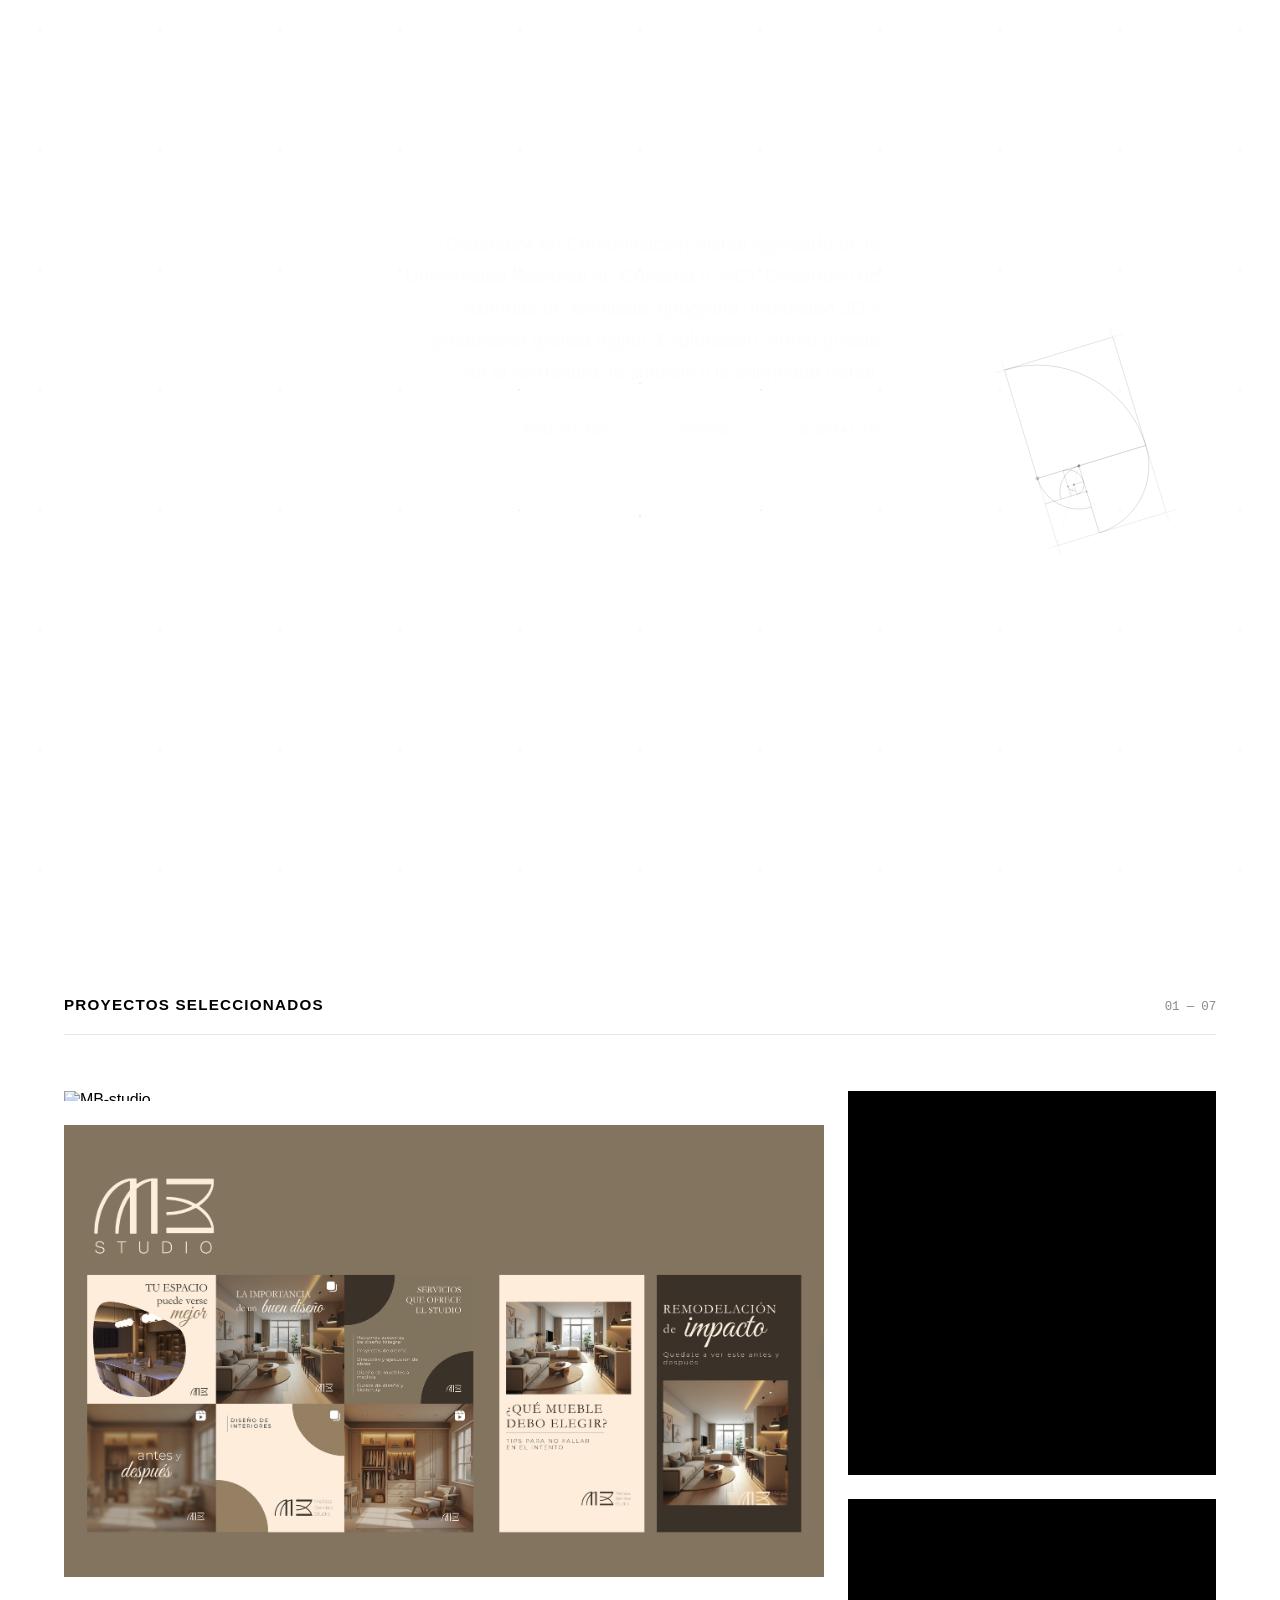
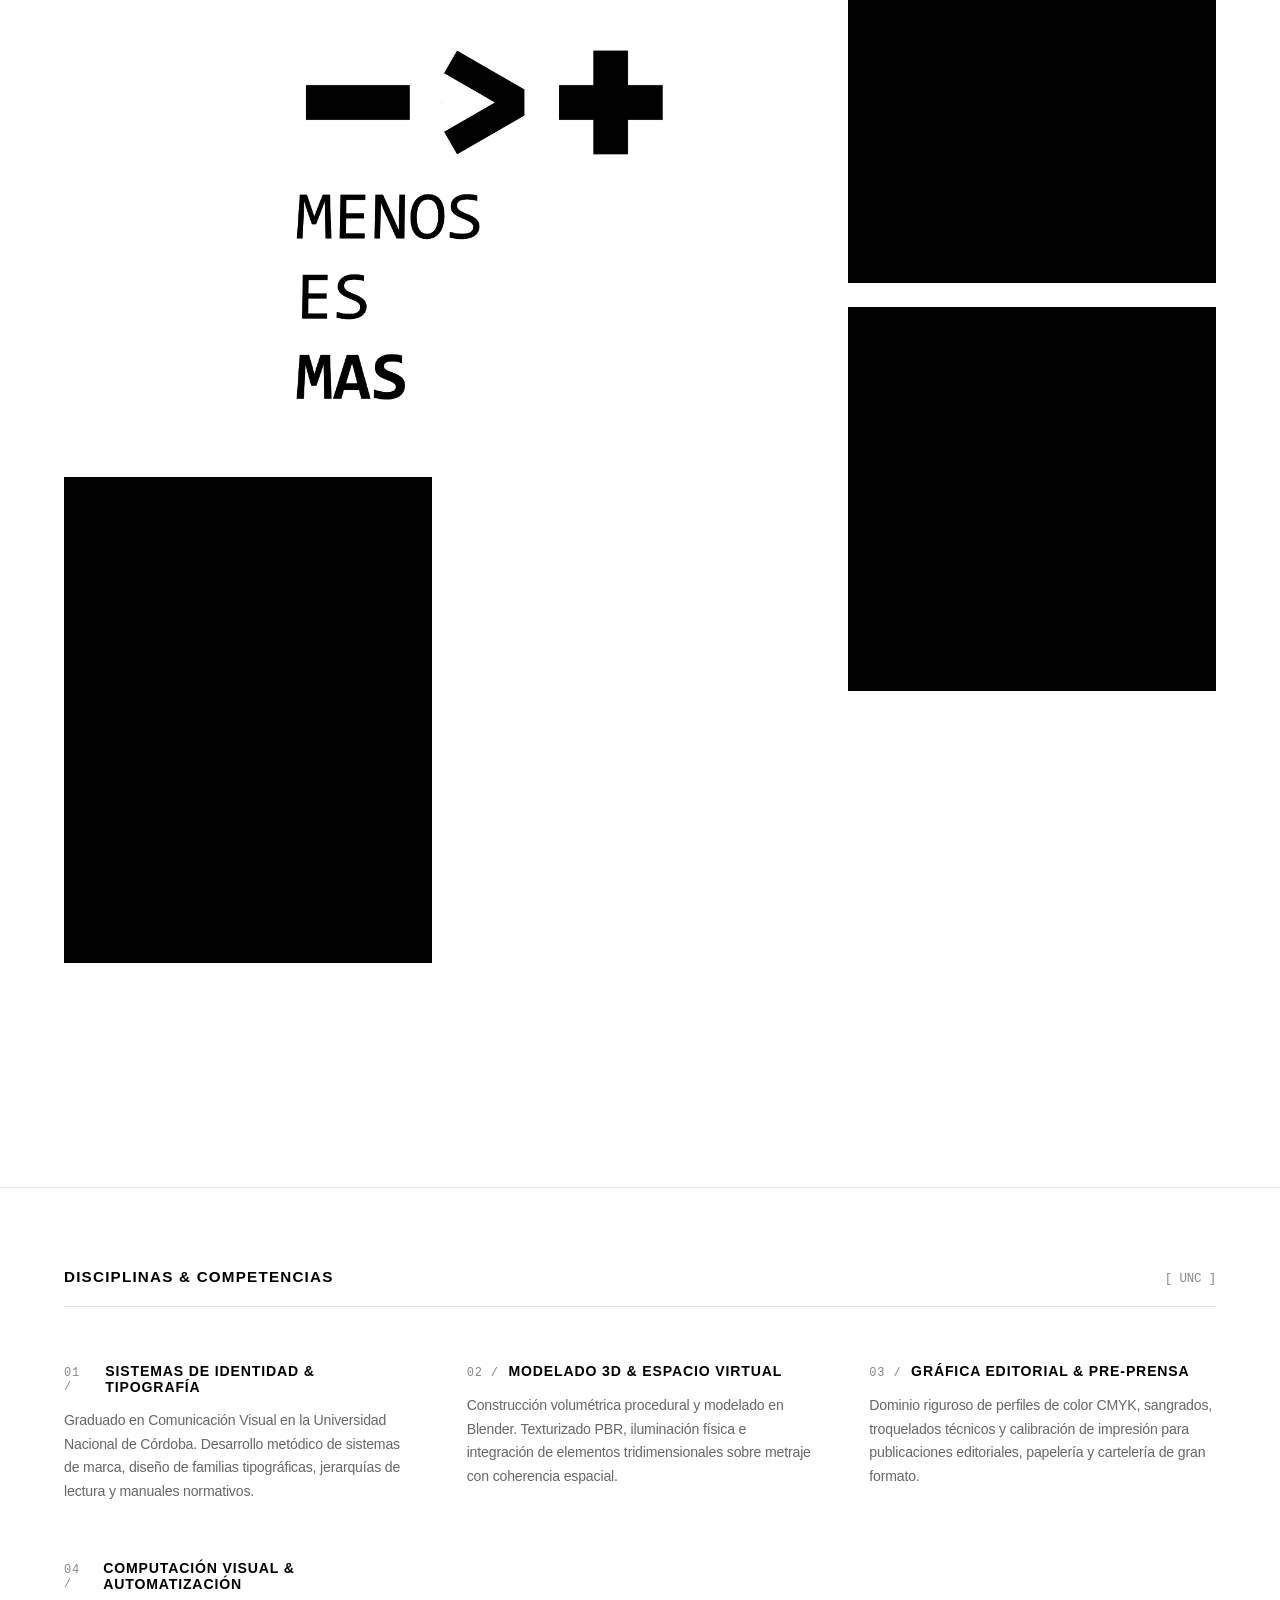
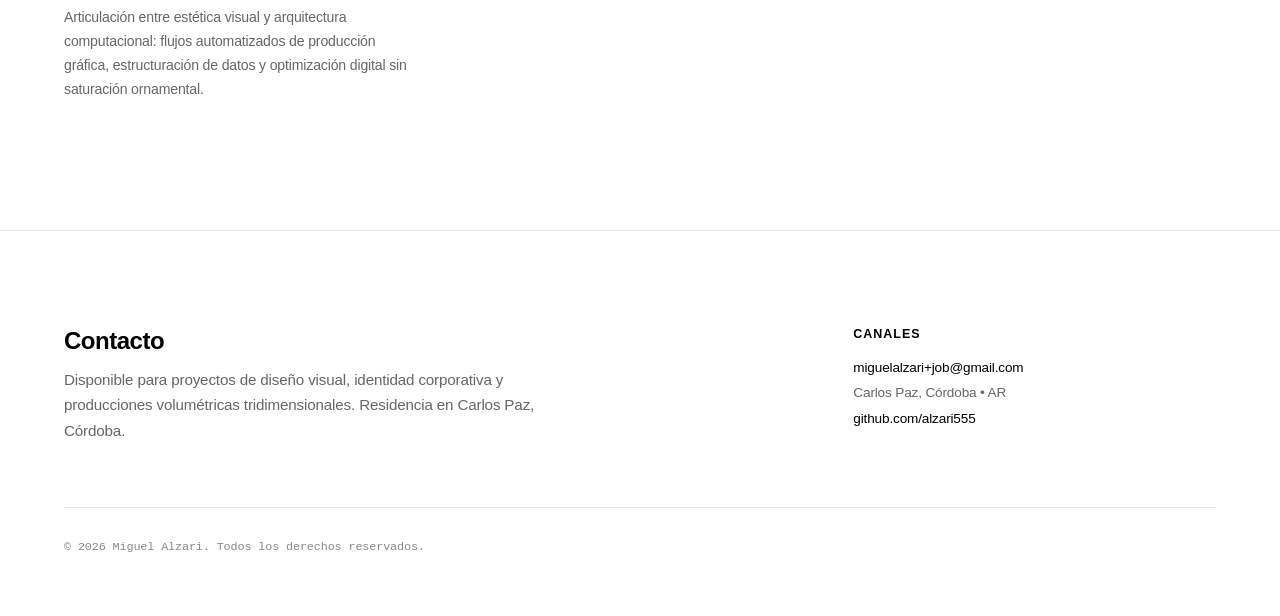
==== commit 9a86005c: "feat: integrar analitica y mapas de calor con Microsoft Clarity" ====
--- a/index.html
+++ b/index.html
@@ -15,6 +15,15 @@
 
   <!-- Estilos editoriales -->
   <link rel="stylesheet" href="assets/css/style.css">
+
+  <!-- Microsoft Clarity Analytics (Mapas de calor y métricas) -->
+  <script type="text/javascript">
+    (function(c,l,a,r,i,t,y){
+        c[a]=c[a]||function(){(c[a].q=c[a].q||[]).push(arguments)};
+        t=l.createElement(r);t.async=1;t.src="https://www.clarity.ms/tag/"+i;
+        y=l.getElementsByTagName(r)[0];y.parentNode.insertBefore(t,y);
+    })(window, document, "clarity", "script", "ydtiumjda5");
+  </script>
 </head>
 
 <body>
